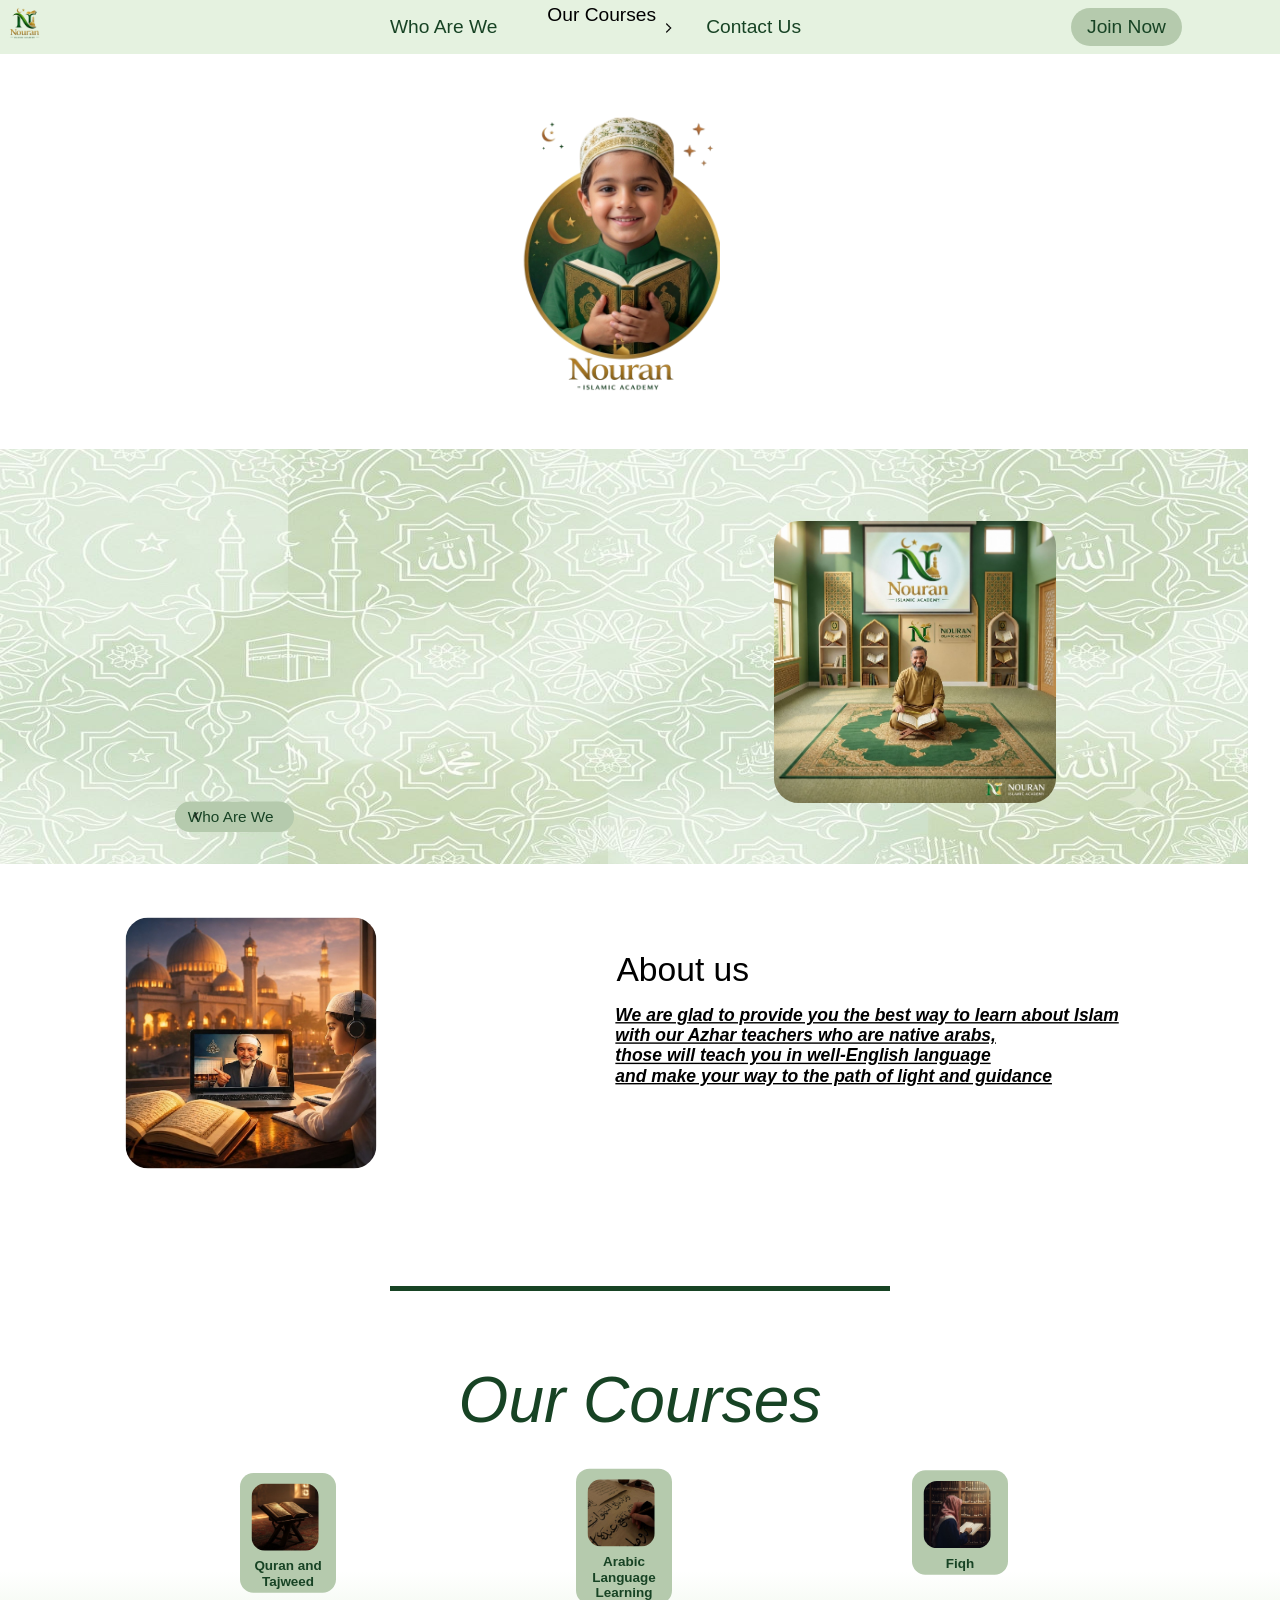
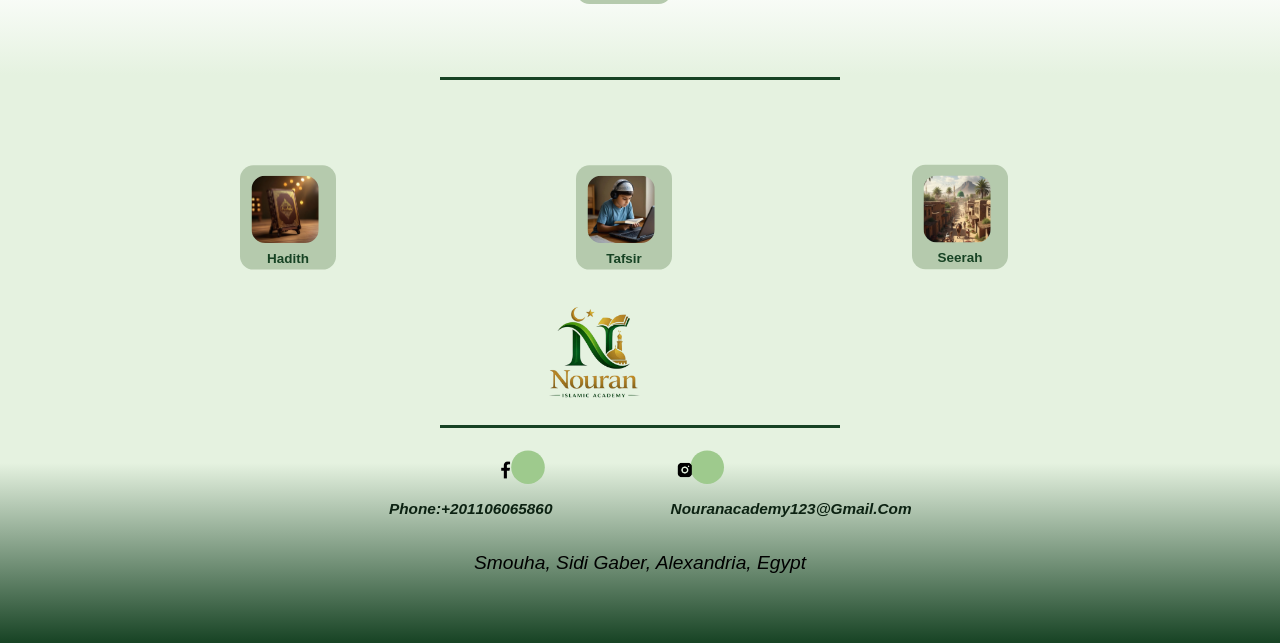
==== index.html @ 9e3c3aed "Fix button ID and update HTML structure" ====
<!DOCTYPE html>
<html lang="en">

<head>
    <meta charset="UTF-8">
    <meta name="viewport" content="width=1280, initial-scale=0.35, user-scalable=yes">
    <link rel="stylesheet" href="./Front-END/Style.css">
    <link rel="icon" type="image/png" href="./Front-END/src/logo0.png">
    <title>Home Page</title>
</head>

<body>
    <header>
        <a href="./index.html">
            <img src="./Front-END/src/logo.png" width="50" height="50" alt="Logo">
        </a>

        <nav class="navbar">
            <ul class="nav-links">
                <li><a href="./Front-END/Pages/whoarewe.html">Who Are We</a></li>
                <li class="navdropdown">
                    <p class="dropdown-title">Our Courses</p>
                    <img src="./Front-END/Assets/arrow-left-5-svgrepo-com.png" width="20" height="20" id="dropdownarrow" alt="arrow" />

                    <ul>
                        <li><a href="./Front-END/Pages/QuranandTajweed.html">Quran and Tajweed</a></li>
                        <li><a href="./Front-END/Pages/ArabicLanguage.html">Arabic Language Learning</a></li>
                        <li><a href="./Front-END/Pages/Fiqh.html">Fiqh</a></li>
                        <li><a href="./Front-END/Pages/Hadith.html">Hadith</a></li>
                        <li><a href="./Front-END/Pages/Seerah.html">Seerah</a></li>
                        <li><a href="./Front-END/Pages/Tafsir.html">Tafsir</a></li>
                    </ul>
                </li>
                <li><a href="./Front-END/Pages/contactus.html">Contact Us</a></li>
                <li>
                    <a href="https://whatsform.com/clHUL5" target="_blank" rel="noopener noreferrer">
                        <button id="joinnow">Join Now</button>
                    </a>
                </li>
            </ul>
        </nav>
    </header>

    <hr size="0" color="#ffffff">
    <br><br><br><br><br><br>
    
    <img src="./Front-END/src/img1.png" id="img1" alt="Main Header Banner" />

    <br><br><br><br>

    <section id="Sec1">
        <img src="./Front-END/src/bg1.png" id="bg1" alt="Background 1" />
        <img src="./Front-END/src/img2.png" id="img2" alt="Image 2" />
        <p>Nouran Islamic <br> Academy</p>
        <h3>
            Nouran Islamic Academy is your best way to learn about Islam
            <br> online by its special teachers who are graduates from Al-Azhar
        </h3>
        <a href="./Front-END/Pages/whoarewe.html">
            <button id="whoarewe-btn"> 
                Who Are We
                <img src="./Front-END/Assets/arrow-left-5-svgrepo-com.png" width="20" height="20" alt="arrow">
            </button>
        </a>
    </section>

    <section id="Sec2">
        <h2>About us</h2>
        <h3>
            We are glad to provide you the best way to learn about Islam
            <br> with our Azhar teachers who are native arabs,
            <br> those will teach you in well-English language
            <br> and make your way to the path of light and guidance
        </h3>
        <img src="./Front-END/src/img3.png" id="img3" alt="Image 3" />
    </section>

    <br><br><br><br>
    <hr size="7px" width="500px" color="#174324" id="sectionCutter">
    <br><br><br><br>

    <section class="coursebuttons" id="CoursesSec">
        <p>Our Courses</p>
        <button onclick="window.location.href='./Front-END/Pages/QuranandTajweed.html'" id="C1">
            <img src="./Front-END/src/img4.png" alt="Quran and Tajweed">
            <h2>Quran and Tajweed</h2>
        </button>

        <button onclick="window.location.href='./Front-END/Pages/ArabicLanguage.html'" id="C2">
            <img src="./Front-END/src/img5.png" alt="Arabic Language">
            <h2>Arabic Language Learning</h2>
        </button>

        <button onclick="window.location.href='./Front-END/Pages/Fiqh.html'" id="C3">
            <img src="./Front-END/src/img6.png" alt="Fiqh">
            <h2>Fiqh</h2>
        </button>

        <hr size="5px" width="400px" color="#174324" id="seperator">

        <button onclick="window.location.href='./Front-END/Pages/Hadith.html'" id="C4">
            <img src="./Front-END/src/img7.png" alt="Hadith">
            <h2>Hadith</h2>
        </button>

        <button onclick="window.location.href='./Front-END/Pages/Tafsir.html'" id="C5">
            <img src="./Front-END/src/img8.png" alt="Tafsir">
            <h2>Tafsir</h2>
        </button>

        <button onclick="window.location.href='./Front-END/Pages/Seerah.html'" id="C6">
            <img src="./Front-END/src/img9.png" alt="Seerah">
            <h2>Seerah</h2>
        </button>
    </section>

    <section id="pageEnd">
        <img src="./Front-END/src/logo.png" alt="Footer Logo" />
        <br><br><br><br><br>
        <hr size="5px" width="400px" color="#174324" id="seperator2">
        <br><br>
        <button onclick="window.open('https://www.facebook.com/NouranAcademy?mibextid=wwXIfr&rdid=LpoRojMI3hZF67Uo&share_url=https%3A%2F%2Fwww.facebook.com%2Fshare%2F1RnqcAWEex%2F%3Fmibextid%3DwwXIfr#', '_blank')" id="facebookbutton">
            <img src="./Front-END/Assets/facebook.png" alt="Facebook">
        </button>

        <button onclick="window.open('https://www.instagram.com/nouranacademy', '_blank')" id="instagrambutton">
            <img src="./Front-END/Assets/instagram.png" alt="Instagram">
        </button>
        <br><br><br><br><br><br>
        <a href="tel:+201106065860" id="Phone">
            <p>Phone:+201106065860</p>
        </a>
        <a href="mailto:nouranacademy123@gmail.com" id="Email">
            <p>nouranacademy123@gmail.com</p>
        </a>
        <h2>Smouha, Sidi Gaber, Alexandria, Egypt</h2>
    </section>

    <button onclick="window.open('https://wa.me/201106065860', '_blank')" class="FloatingButtons" id="whatsapp">
        <img src="./Front-END/Assets/whatsapp.png" alt="WhatsApp">
        <p>Whatsapp</p>
    </button>

    <button onclick="window.location.href='tel:+201106065860';" class="FloatingButtons" id="callus">
        <img src="./Front-END/Assets/call.png" alt="Call Us">
        <p>Call Us</p>
    </button>
</body>

</html>
---- Front-END/Style.css ----
* {
    margin: 0;
    padding: 0;
    box-sizing: border-box;
    scroll-behavior: smooth;
}

/* Centered layout canvas */
html {
    position: relative;
    width: 1280px;
    margin: 0 auto;
    background-color: #FFFFFF;
}

body {
    background-color: #FFFFFF;
    width: 1280px;
    margin: 0 auto;
}

main {
    position: relative;
    width: 1280px;
    margin: auto;
}

header {
    background-color: #E5F2E0;
    display: flex;
    position: fixed;
    justify-content: space-between;
    align-items: center;
    left: 50%;
    transform: translateX(-50%);
    max-width: 100%;
    width: 1280px;
    z-index: 1000;
}

p {
    font-family: Arial, sans-serif;
    font-size: 1.2rem;
    font-weight: 200;
}

h3 {
    font-family: Arial, sans-serif;
    font-size: 1rem;
    font-weight: 5px;
    text-decoration-line: underline;
    font-style: italic;
}

h2 {
    font-family: Arial, sans-serif;
    font-size: 1.2rem;
    font-weight: 200;
}

button {
    background-color: #b5caad;
    color: #174324;
    border: none;
    padding: 0.5rem 1rem;
    border-radius: 2rem;
    cursor: pointer;
    font-family: Arial, sans-serif;
    font-size: 1.2rem;
    font-weight: 200;
    position: relative;
    left: 35rem;
    transition: all 0.2s ease;
}

button:hover {
    background-color: #047500;
    color: #ffffff;
}

/* Classes */
.navbar ul {
    display: flex;
    align-items: center;
    list-style-type: none;
    gap: 50px;
    transform: translateX(340px);
}

#joinnow {
    position: relative;
    transform: translateX(-340px);
}

.navbar {
    position: relative;
    width: 100%;
}

.navbar a {
    text-decoration: none;
    color: #174324;
    font-family: Arial, sans-serif;
    font-size: 1.2rem;
    font-weight: 200;
}

.navbar a:hover {
    text-decoration: none;
    color: #047500;
}

.navdropdown ul {
    background-color: #E5F2E0;
    display: none;
    position: absolute;
    top: 100%;
    transform: translateX(-50px);
    max-width: 20rem;
    padding: 0.5rem;
    z-index: 1;
}

.navdropdown:hover>ul {
    display: block;
}

.navdropdown ul li {
    text-align: left;
    padding: 0.5rem;
}

#dropdownarrow {
    rotate: 180deg;
    position: relative;
    left: 7rem;
    bottom: 0.5rem;
}

.navdropdown:hover #dropdownarrow {
    rotate: -90deg;
}

#img1 {
    position: relative;
    width: 200px;
    left: 520px;
}

/* Section 1 */

#bg1 {
    position: absolute;
    width: 1280px;
    height: 415px;
    transform: translateX(-2rem);
}

#img2 {
    position: absolute;
    scale: 22.5%;
    transform: translateX(1280px) translateY(-115rem);
    border-radius: 7rem;
}

#Sec1 {
    position: relative;
    min-height: 415px;
    width: 1280px;
}

#Sec1 img {
    position: absolute;
}

#Sec1 button {
    position: absolute;
    display: flex;
    transform: translateY(21rem) translateX(-500px);
    width: 9.3rem;
    scale: 80%;
}

#Sec1 button:hover>img {
    filter: invert(100%);
}

/* Section 2 */

#hoveredArrow {
    visibility: hidden;
}

#Sec2 {
    position: relative;
    min-height: 350px;
    width: 1280px;
}

#Sec2 img {
    position: absolute;
}

#Sec2 h2 {
    position: absolute;
    font-size: 3rem;
    transform: translateX(840px) translateY(7rem);
    scale: 70%;
}

#Sec2 h3 {
    position: absolute;
    font-size: 25px;
    transform: translateX(725px) translateY(11rem);
    scale: 70%;
}

#img3 {
    position: absolute;
    scale: 20%;
    transform: translateY(-140rem) translateX(-1880px);
    border-radius: 7rem;
}

#sectionCutter {
    transform: translateX(390px);
}

/* Courses Section */

#CoursesSec {
    position: relative;
    height: 520px;
    width: 1280px;
    background-image: linear-gradient(to bottom, #ffffff 40%, #E5F2E0 60%);
}

#CoursesSec p {
    position: relative;
    font-size: 4rem;
    text-align: center;
    color: #174324;
    font-style: italic;
}

/* Courses Buttons */

.coursebuttons img {
    transition: border-radius 0.15s ease, scale 0.2s ease;
    transition: border-radius 0.15s ease-out, scale 0.2s ease-out;
}

#C1 {
    position: absolute;
    scale: 12%;
    width: 50rem;
    border-radius: 7rem;
    transform: translateX(-350rem) translateY(-210rem);
}

#C1 h2 {
    position: relative;
    font-size: 7rem;
    font-weight: 600;
    text-align: center;
    transform: translateY(-1.5rem);
}

#C1:hover>h2 {
    color: #E5F2E0;
}

#C1 img {
    position: relative;
    max-width: 35rem;
    max-height: 35rem;
    border-radius: 7rem;
    margin-top: 5rem;
    margin-bottom: 5rem;
    transform: translateX(-1.5rem);
}

#C1:hover>img {
    border-radius: 50%;
    scale: 115%;
}

#C2 {
    position: absolute;
    scale: 12%;
    width: 50rem;
    border-radius: 7rem;
    transform: translateX(-175rem) translateY(-242rem);
}

#C2 h2 {
    position: relative;
    font-size: 7rem;
    font-weight: 600;
    text-align: center;
    transform: translateY(-1.5rem);
}

#C2:hover>h2 {
    color: #E5F2E0;
}

#C2 img {
    position: relative;
    max-width: 35rem;
    max-height: 35rem;
    border-radius: 7rem;
    margin-top: 5rem;
    margin-bottom: 5rem;
    transform: translateX(-1.5rem);
}

#C2:hover>img {
    border-radius: 50%;
    scale: 115%;
}

#C3 {
    position: absolute;
    scale: 12%;
    width: 50rem;
    border-radius: 7rem;
    transform: translateX(0rem) translateY(-182rem);
}

#C3 h2 {
    position: relative;
    font-size: 7rem;
    font-weight: 600;
    text-align: center;
    transform: translateY(-1.5rem);
}

#C3:hover>h2 {
    color: #E5F2E0;
}

#C3 img {
    position: relative;
    max-width: 35rem;
    max-height: 35rem;
    border-radius: 7rem;
    margin-top: 5rem;
    margin-bottom: 5rem;
    transform: translateX(-1.5rem);
}

#C3:hover>img {
    border-radius: 50%;
    scale: 115%;
}

#seperator {
    position: relative;
    transform: translateX(440px) translateY(15rem);
}

#C4 {
    position: absolute;
    scale: 12%;
    width: 50rem;
    border-radius: 7rem;
    transform: translateX(-350rem) translateY(-30rem);
}

#C4 h2 {
    position: relative;
    font-size: 7rem;
    font-weight: 600;
    text-align: center;
    transform: translateY(-1.5rem);
}

#C4:hover>h2 {
    color: #E5F2E0;
}

#C4 img {
    position: relative;
    max-width: 35rem;
    max-height: 35rem;
    border-radius: 7rem;
    margin-top: 5rem;
    margin-bottom: 5rem;
    transform: translateX(-1.5rem);
}

#C4:hover>img {
    border-radius: 50%;
    scale: 115%;
}

#C5 {
    position: absolute;
    scale: 12%;
    width: 50rem;
    border-radius: 7rem;
    transform: translateX(-175rem) translateY(-30rem);
}

#C5 h2 {
    position: relative;
    font-size: 7rem;
    font-weight: 600;
    text-align: center;
    transform: translateY(-1.5rem);
}

#C5:hover>h2 {
    color: #E5F2E0;
}

#C5 img {
    position: relative;
    max-width: 35rem;
    max-height: 35rem;
    border-radius: 7rem;
    margin-top: 5rem;
    margin-bottom: 5rem;
    transform: translateX(-1.5rem);
}

#C5:hover>img {
    border-radius: 50%;
    scale: 115%;
}

#C6 {
    position: absolute;
    scale: 12%;
    width: 50rem;
    border-radius: 7rem;
    transform: translateX(0rem) translateY(-30rem);
}

#C6 h2 {
    position: relative;
    font-size: 7rem;
    font-weight: 600;
    text-align: center;
    transform: translateY(-1.5rem);
}

#C6:hover>h2 {
    color: #E5F2E0;
}

#C6 img {
    position: relative;
    max-width: 35rem;
    max-height: 35rem;
    border-radius: 7rem;
    margin-top: 5rem;
    margin-bottom: 5rem;
    transform: translateX(-1.5rem);
}

#C6:hover>img {
    border-radius: 50%;
    scale: 115%;
}

/* End Page */

#pageEnd {
    position: relative;
    height: 360px;
    background-image: linear-gradient(to bottom, #E5F2E0 50%, #174324 100%);
    overflow: hidden;
}

#pageEnd img {
    position: relative;
    width: 150px;
    height: 150px;
    transform: translateX(520px) translateY(0rem);
    vertical-align: bottom;
}

#pageEnd a {
    text-decoration: none;
    color: #0c2212;
    font-family: Arial, sans-serif;
    font-size: 1.2rem;
    font-weight: 500;
}

#pageEnd h2 {
    text-align: center;
    font-weight: 300;
    font-style: italic;
    transform: translateY(-9rem);
}

#pageEnd button:hover {
    background-color: #047500;
    color: #ffffff;
}

#seperator2 {
    position: relative;
    transform: translateX(440px) translateY(-5rem);
}

#facebookbutton {
    position: absolute;
    background-color: #9eca8d;
    width: 3rem;
    height: 3rem;
    border-radius: 50%;
    transform: translateX(-5rem) translateY(-9rem);
    scale: 70%;
}

#facebookbutton img {
    position: relative;
    width: 1.5rem;
    height: 1.5rem;
    transform: translateX(-2.25rem) translateY(0.25rem);
    vertical-align: bottom;
}

#facebookbutton:hover>img {
    filter: invert(100%);
}

#instagrambutton {
    position: absolute;
    background-color: #9eca8d;
    width: 3rem;
    height: 3rem;
    border-radius: 50%;
    transform: translateX(11rem) translateY(-9rem);
    scale: 70%;
}

#instagrambutton img {
    position: relative;
    width: 1.5rem;
    height: 1.5rem;
    transform: translateX(-2.25rem) translateY(0.25rem);
    vertical-align: bottom;
}

#instagrambutton:hover>img {
    filter: invert(100%);
}

#Phone p {
    position: relative;
    font-style: italic;
    font-weight: bold;
    width: 50px;
    text-transform: capitalize;
    transform: translateX(30rem) translateY(-12rem);
    scale: 80%;
}

#Email p {
    position: relative;
    font-style: italic;
    font-weight: bold;
    width: 50px;
    text-transform: capitalize;
    transform: translateX(52rem) translateY(-13.7rem);
    scale: 80%;
}

/* Floating Buttons */

.FloatingButtons {
    position: fixed;
    width: 10rem;
    height: 3rem;
    color: #ffffff;
    border: none;
    cursor: pointer;
    z-index: 1000;
    transition: transform 0.2s ease;
}

.FloatingButtons:hover {
    transform: translateY(-5px);
}

#whatsapp {
    background-color: #20BA5A;
    bottom: 2.5rem;
    left: 1680px;
    scale: 70%;
}

#whatsapp:hover {
    background-color: #1b994b;
}

#whatsapp img {
    position: relative;
    width: 2rem;
    height: 2rem;
    transform: translateX(-5rem);
    filter: invert(100%);
    vertical-align: bottom;
}

#whatsapp p {
    position: relative;
    font-size: 3;
    transform: translateY(-2rem) translateX(1rem);
}

#callus {
    background-color: rgb(0, 89, 255);
    bottom: 0rem;
    left: 1680px;
    scale: 70%;
}

#callus:hover {
    background-color: rgb(1, 74, 211);
}

#callus img {
    position: relative;
    width: 2rem;
    height: 2rem;
    transform: translateX(-5rem);
    filter: invert(100%);
    vertical-align: bottom;
}

#callus p {
    position: relative;
    font-size: 3;
    transform: translateY(-2rem) translateX(1rem);
}
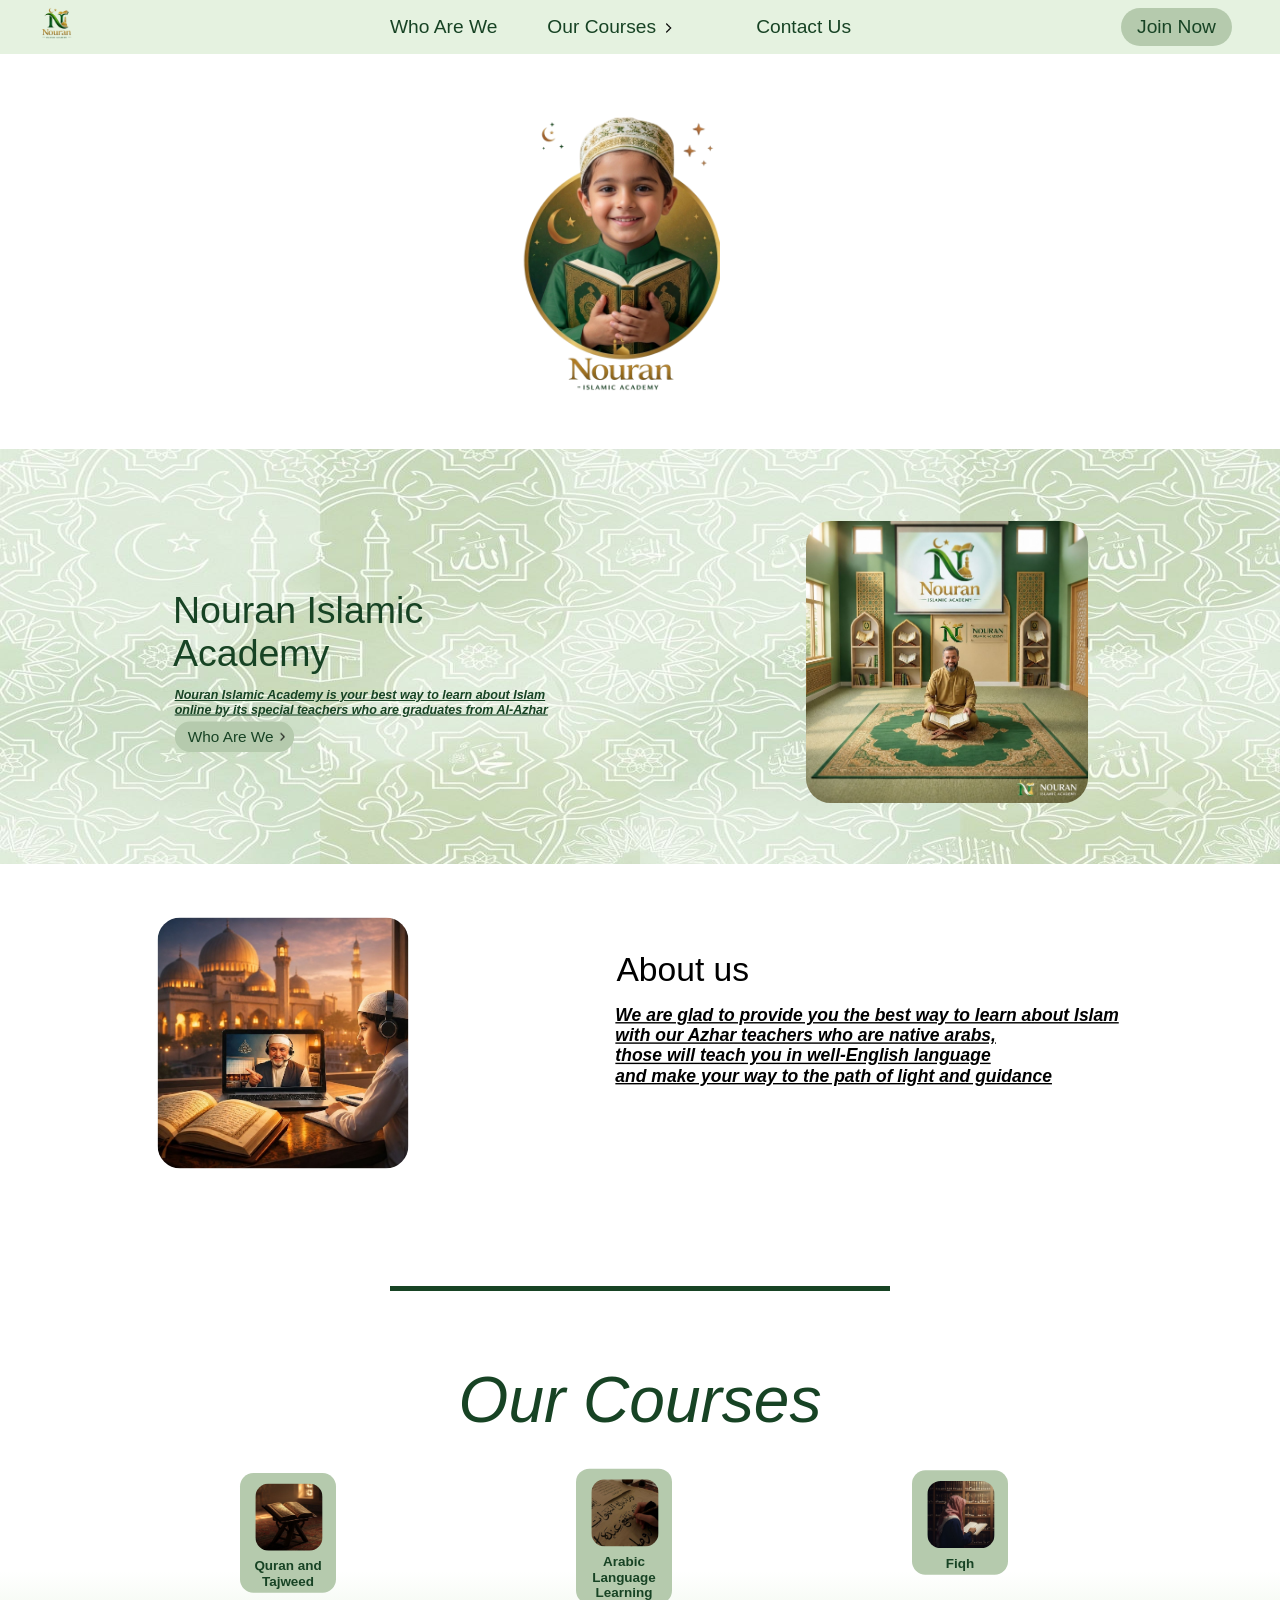
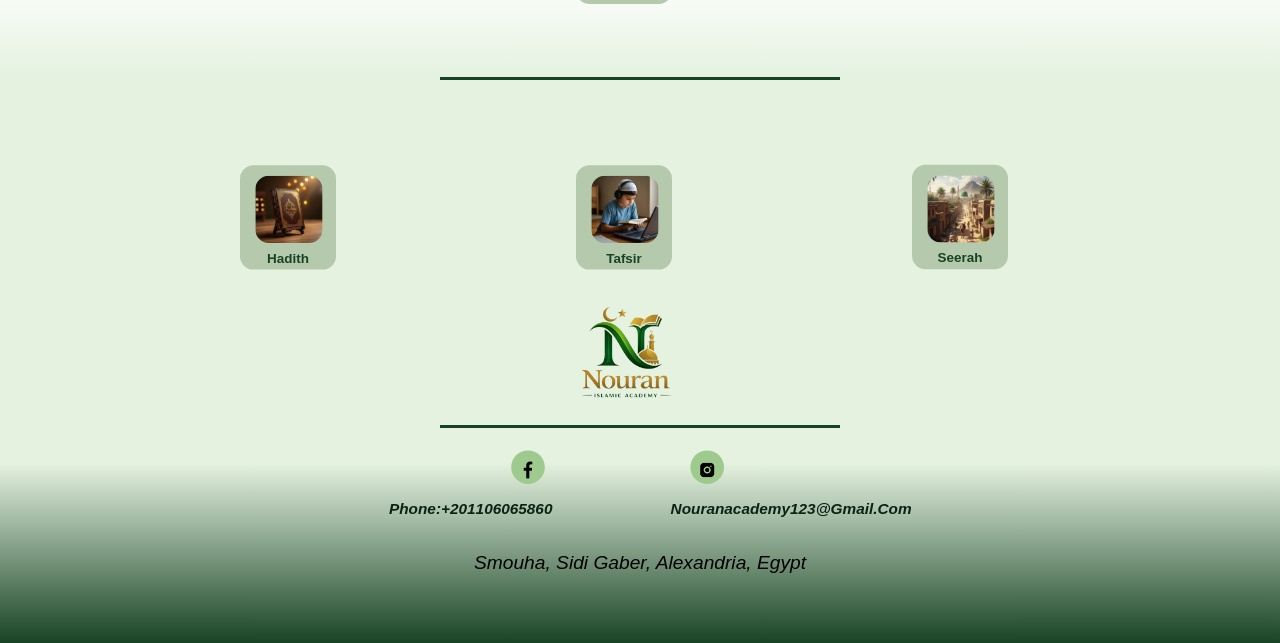
==== commit a3939ab8: "Refactor HTML structure and styling" ====
--- a/index.html
+++ b/index.html
@@ -1,5 +1,5 @@
 <!DOCTYPE html>
-<html lang="en">
+<html>
 
 <head>
     <meta charset="UTF-8">
@@ -12,15 +12,31 @@
 <body>
     <header>
         <a href="./index.html">
-            <img src="./Front-END/src/logo.png" width="50" height="50" alt="Logo">
-        </a>
+            <img src="./Front-END/src/logo.png" width="50" height="50">
+        </a>
+        <style>
+            img {
+                position: relative;
+                left: 2rem;
+            }
+        </style>
+        </img>
 
         <nav class="navbar">
             <ul class="nav-links">
                 <li><a href="./Front-END/Pages/whoarewe.html">Who Are We</a></li>
                 <li class="navdropdown">
-                    <p class="dropdown-title">Our Courses</p>
-                    <img src="./Front-END/Assets/arrow-left-5-svgrepo-com.png" width="20" height="20" id="dropdownarrow" alt="arrow" />
+                    <p class="navdropdown">Our Courses
+                        <style>
+                            .navdropdown p {
+                                color: #174324;
+                                position: relative;
+                                top: 0.75rem;
+                            }
+                        </style>
+                    </p>
+                    <img src="./Front-END/Assets/arrow-left-5-svgrepo-com.png" width="20" height="20"
+                        id="dropdownarrow" />
 
                     <ul>
                         <li><a href="./Front-END/Pages/QuranandTajweed.html">Quran and Tajweed</a></li>
@@ -31,102 +47,157 @@
                         <li><a href="./Front-END/Pages/Tafsir.html">Tafsir</a></li>
                     </ul>
                 </li>
+                <br>
                 <li><a href="./Front-END/Pages/contactus.html">Contact Us</a></li>
-                <li>
-                    <a href="https://whatsform.com/clHUL5" target="_blank" rel="noopener noreferrer">
-                        <button id="joinnow">Join Now</button>
-                    </a>
-                </li>
+                <a href="https://whatsform.com/clHUL5" target="_blank" rel="noopener noreferrer">
+                    <button id="joinnow">Join Now</button>
+                </a>
             </ul>
+
+
         </nav>
     </header>
-
     <hr size="0" color="#ffffff">
-    <br><br><br><br><br><br>
-    
-    <img src="./Front-END/src/img1.png" id="img1" alt="Main Header Banner" />
-
-    <br><br><br><br>
+    <br>
+    <br>
+    <br>
+    <br>
+    <br>
+    <br>
+    <img src="./Front-END/src/img1.png" id="img1" />
+
+    <br>
+    <br>
+    <br>
+    <br>
+
 
     <section id="Sec1">
-        <img src="./Front-END/src/bg1.png" id="bg1" alt="Background 1" />
-        <img src="./Front-END/src/img2.png" id="img2" alt="Image 2" />
-        <p>Nouran Islamic <br> Academy</p>
+        <img src="./Front-END/src/bg1.png" id="bg1" />
+        <img src="./Front-END/src/img2.png" id="img2" />
+        <p>
+            Nouran Islamic
+            <br> Academy
+            <style>
+                #Sec1 p {
+                    position: absolute;
+                    font-size: 75px;
+                    top: 6rem;
+                    left: 3rem;
+                    color: #174324;
+                    scale: 50%;
+                }
+            </style>
+        </p>
         <h3>
             Nouran Islamic Academy is your best way to learn about Islam
             <br> online by its special teachers who are graduates from Al-Azhar
+            <style>
+                #Sec1 h3 {
+                    color: #174324;
+                    position: absolute;
+                    font-size: 25px;
+                    top: 14rem;
+                    left: -0.75rem;
+                    scale: 50%;
+                }
+            </style>
         </h3>
         <a href="./Front-END/Pages/whoarewe.html">
-            <button id="whoarewe-btn"> 
-                Who Are We
-                <img src="./Front-END/Assets/arrow-left-5-svgrepo-com.png" width="20" height="20" alt="arrow">
+            <button> Who Are We
+                <img src="./Front-END/Assets/arrow-left-5-svgrepo-com.png" width="20" height="20">
+                <style>
+                    #Sec1 button img {
+                        position: absolute;
+                        left: 7.8rem;
+                        top: 0.55rem;
+                        rotate: 180deg;
+                    }
+                </style>
             </button>
         </a>
     </section>
+
 
     <section id="Sec2">
         <h2>About us</h2>
-        <h3>
-            We are glad to provide you the best way to learn about Islam
+        <h3>We are glad to provide you the best way to learn about Islam
             <br> with our Azhar teachers who are native arabs,
-            <br> those will teach you in well-English language
-            <br> and make your way to the path of light and guidance
+            <br>those will teach you in well-English language
+            <br>and make your way to the path of light and guidance
         </h3>
-        <img src="./Front-END/src/img3.png" id="img3" alt="Image 3" />
-    </section>
-
-    <br><br><br><br>
+        <img src="./Front-END/src/img3.png" id="img3" />
+    </section>
+
+    <br>
+    <br>
+    <br>
+    <br>
     <hr size="7px" width="500px" color="#174324" id="sectionCutter">
-    <br><br><br><br>
+    <br>
+    <br>
+    <br>
+    <br>
 
     <section class="coursebuttons" id="CoursesSec">
         <p>Our Courses</p>
         <button onclick="window.location.href='./Front-END/Pages/QuranandTajweed.html'" id="C1">
-            <img src="./Front-END/src/img4.png" alt="Quran and Tajweed">
+            <img src="./Front-END/src/img4.png">
             <h2>Quran and Tajweed</h2>
         </button>
 
         <button onclick="window.location.href='./Front-END/Pages/ArabicLanguage.html'" id="C2">
-            <img src="./Front-END/src/img5.png" alt="Arabic Language">
+            <img src="./Front-END/src/img5.png">
             <h2>Arabic Language Learning</h2>
         </button>
 
         <button onclick="window.location.href='./Front-END/Pages/Fiqh.html'" id="C3">
-            <img src="./Front-END/src/img6.png" alt="Fiqh">
+            <img src="./Front-END/src/img6.png">
             <h2>Fiqh</h2>
         </button>
-
         <hr size="5px" width="400px" color="#174324" id="seperator">
-
         <button onclick="window.location.href='./Front-END/Pages/Hadith.html'" id="C4">
-            <img src="./Front-END/src/img7.png" alt="Hadith">
+            <img src="./Front-END/src/img7.png">
             <h2>Hadith</h2>
         </button>
 
         <button onclick="window.location.href='./Front-END/Pages/Tafsir.html'" id="C5">
-            <img src="./Front-END/src/img8.png" alt="Tafsir">
+            <img src="./Front-END/src/img8.png">
             <h2>Tafsir</h2>
         </button>
 
+
         <button onclick="window.location.href='./Front-END/Pages/Seerah.html'" id="C6">
-            <img src="./Front-END/src/img9.png" alt="Seerah">
+            <img src="./Front-END/src/img9.png">
             <h2>Seerah</h2>
         </button>
     </section>
 
     <section id="pageEnd">
-        <img src="./Front-END/src/logo.png" alt="Footer Logo" />
-        <br><br><br><br><br>
+        <img src="./Front-END/src/logo.png" />
+        <br>
+        <br>
+        <br>
+        <br>
+        <br>
         <hr size="5px" width="400px" color="#174324" id="seperator2">
-        <br><br>
-        <button onclick="window.open('https://www.facebook.com/NouranAcademy?mibextid=wwXIfr&rdid=LpoRojMI3hZF67Uo&share_url=https%3A%2F%2Fwww.facebook.com%2Fshare%2F1RnqcAWEex%2F%3Fmibextid%3DwwXIfr#', '_blank')" id="facebookbutton">
-            <img src="./Front-END/Assets/facebook.png" alt="Facebook">
+        <br>
+        <br>
+        <button
+            onclick="window.open('https://www.facebook.com/NouranAcademy?mibextid=wwXIfr&rdid=LpoRojMI3hZF67Uo&share_url=https%3A%2F%2Fwww.facebook.com%2Fshare%2F1RnqcAWEex%2F%3Fmibextid%3DwwXIfr#', '_blank')"
+            id="facebookbutton">
+            <img src="./Front-END/Assets/facebook.png">
         </button>
 
         <button onclick="window.open('https://www.instagram.com/nouranacademy', '_blank')" id="instagrambutton">
-            <img src="./Front-END/Assets/instagram.png" alt="Instagram">
-        </button>
-        <br><br><br><br><br><br>
+            <img src="./Front-END/Assets/instagram.png">
+        </button>
+        <br>
+        <br>
+        <br>
+        <br>
+        <br>
+        <br>
         <a href="tel:+201106065860" id="Phone">
             <p>Phone:+201106065860</p>
         </a>
@@ -137,12 +208,12 @@
     </section>
 
     <button onclick="window.open('https://wa.me/201106065860', '_blank')" class="FloatingButtons" id="whatsapp">
-        <img src="./Front-END/Assets/whatsapp.png" alt="WhatsApp">
+        <img src="./Front-END/Assets/whatsapp.png">
         <p>Whatsapp</p>
     </button>
 
     <button onclick="window.location.href='tel:+201106065860';" class="FloatingButtons" id="callus">
-        <img src="./Front-END/Assets/call.png" alt="Call Us">
+        <img src="./Front-END/Assets/call.png">
         <p>Call Us</p>
     </button>
 </body>
--- a/Front-END/Style.css
+++ b/Front-END/Style.css
@@ -36,6 +36,11 @@
     max-width: 100%;
     width: 1280px;
     z-index: 1000;
+}
+
+header a img {
+    position: relative;
+    left: 2rem;
 }
 
 p {
@@ -110,6 +115,12 @@
     color: #047500;
 }
 
+.dropdown-title {
+    color: #174324;
+    position: relative;
+    top: 0.75rem;
+}
+
 .navdropdown ul {
     background-color: #E5F2E0;
     display: none;
@@ -121,7 +132,7 @@
     z-index: 1;
 }
 
-.navdropdown:hover>ul {
+.navdropdown:hover > ul {
     display: block;
 }
 
@@ -171,6 +182,24 @@
 
 #Sec1 img {
     position: absolute;
+}
+
+#Sec1 p {
+    position: absolute;
+    font-size: 75px;
+    top: 6rem;
+    left: 3rem;
+    color: #174324;
+    scale: 50%;
+}
+
+#Sec1 h3 {
+    color: #174324;
+    position: absolute;
+    font-size: 25px;
+    top: 14rem;
+    left: -0.75rem;
+    scale: 50%;
 }
 
 #Sec1 button {
@@ -181,7 +210,14 @@
     scale: 80%;
 }
 
-#Sec1 button:hover>img {
+#Sec1 button img {
+    position: absolute;
+    left: 7.8rem;
+    top: 0.55rem;
+    rotate: 180deg;
+}
+
+#Sec1 button:hover > img {
     filter: invert(100%);
 }
 
@@ -266,7 +302,7 @@
     transform: translateY(-1.5rem);
 }
 
-#C1:hover>h2 {
+#C1:hover > h2 {
     color: #E5F2E0;
 }
 
@@ -280,7 +316,7 @@
     transform: translateX(-1.5rem);
 }
 
-#C1:hover>img {
+#C1:hover > img {
     border-radius: 50%;
     scale: 115%;
 }
@@ -301,7 +337,7 @@
     transform: translateY(-1.5rem);
 }
 
-#C2:hover>h2 {
+#C2:hover > h2 {
     color: #E5F2E0;
 }
 
@@ -315,7 +351,7 @@
     transform: translateX(-1.5rem);
 }
 
-#C2:hover>img {
+#C2:hover > img {
     border-radius: 50%;
     scale: 115%;
 }
@@ -336,7 +372,7 @@
     transform: translateY(-1.5rem);
 }
 
-#C3:hover>h2 {
+#C3:hover > h2 {
     color: #E5F2E0;
 }
 
@@ -350,7 +386,7 @@
     transform: translateX(-1.5rem);
 }
 
-#C3:hover>img {
+#C3:hover > img {
     border-radius: 50%;
     scale: 115%;
 }
@@ -376,7 +412,7 @@
     transform: translateY(-1.5rem);
 }
 
-#C4:hover>h2 {
+#C4:hover > h2 {
     color: #E5F2E0;
 }
 
@@ -390,7 +426,7 @@
     transform: translateX(-1.5rem);
 }
 
-#C4:hover>img {
+#C4:hover > img {
     border-radius: 50%;
     scale: 115%;
 }
@@ -411,7 +447,7 @@
     transform: translateY(-1.5rem);
 }
 
-#C5:hover>h2 {
+#C5:hover > h2 {
     color: #E5F2E0;
 }
 
@@ -425,7 +461,7 @@
     transform: translateX(-1.5rem);
 }
 
-#C5:hover>img {
+#C5:hover > img {
     border-radius: 50%;
     scale: 115%;
 }
@@ -446,7 +482,7 @@
     transform: translateY(-1.5rem);
 }
 
-#C6:hover>h2 {
+#C6:hover > h2 {
     color: #E5F2E0;
 }
 
@@ -460,7 +496,7 @@
     transform: translateX(-1.5rem);
 }
 
-#C6:hover>img {
+#C6:hover > img {
     border-radius: 50%;
     scale: 115%;
 }
@@ -525,7 +561,7 @@
     vertical-align: bottom;
 }
 
-#facebookbutton:hover>img {
+#facebookbutton:hover > img {
     filter: invert(100%);
 }
 
@@ -547,7 +583,7 @@
     vertical-align: bottom;
 }
 
-#instagrambutton:hover>img {
+#instagrambutton:hover > img {
     filter: invert(100%);
 }
 
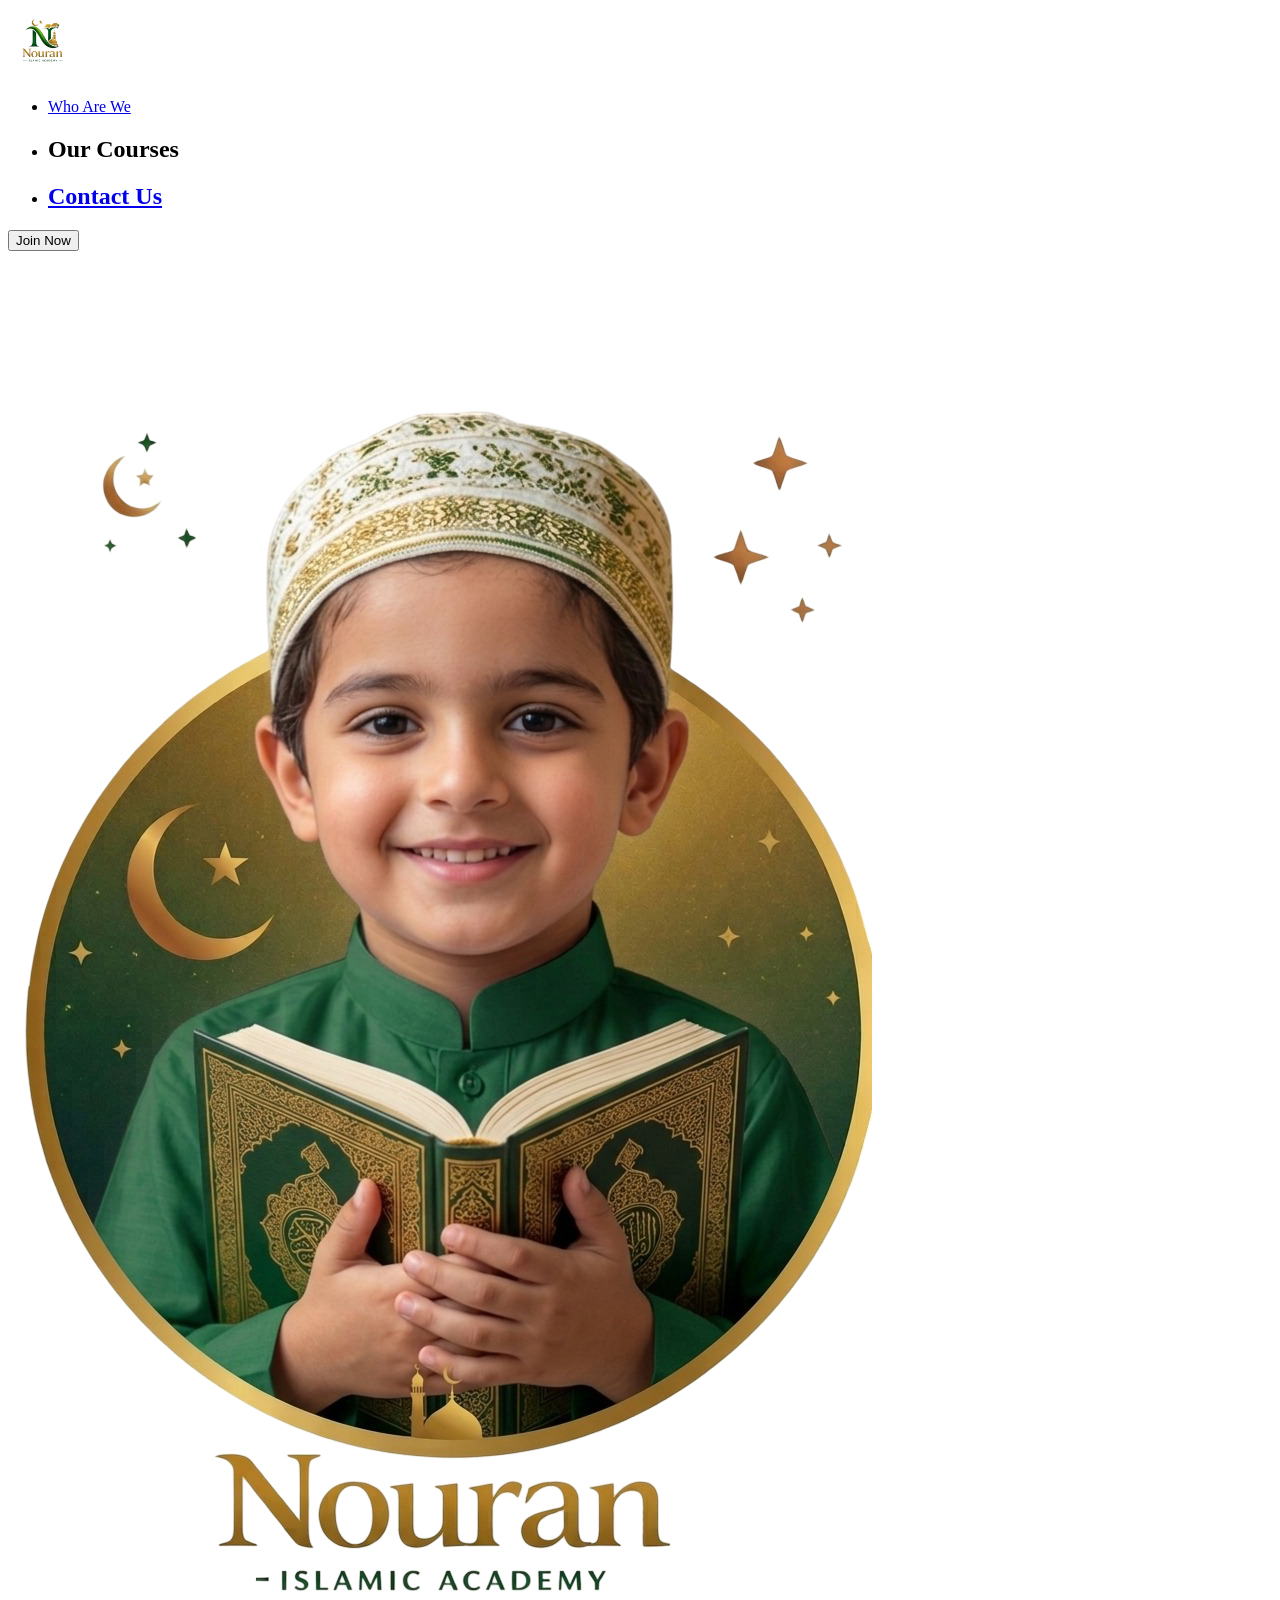
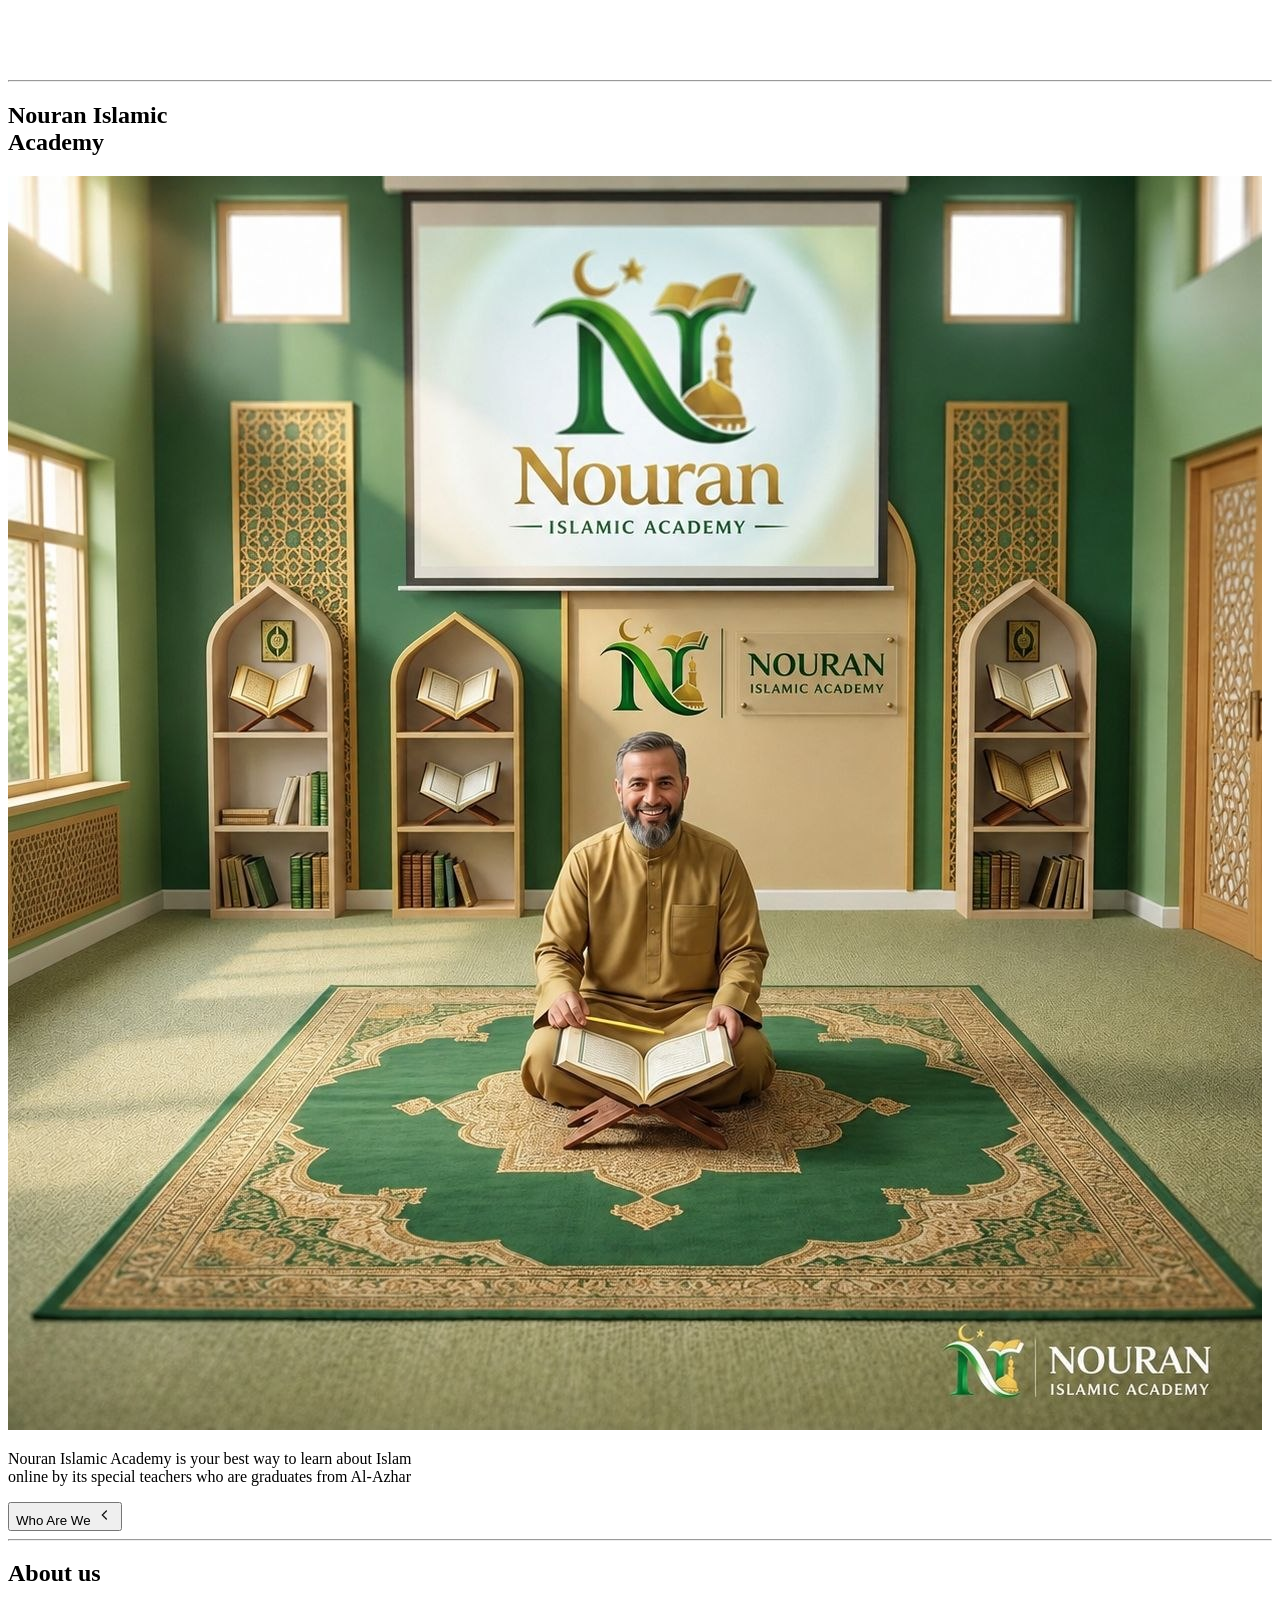
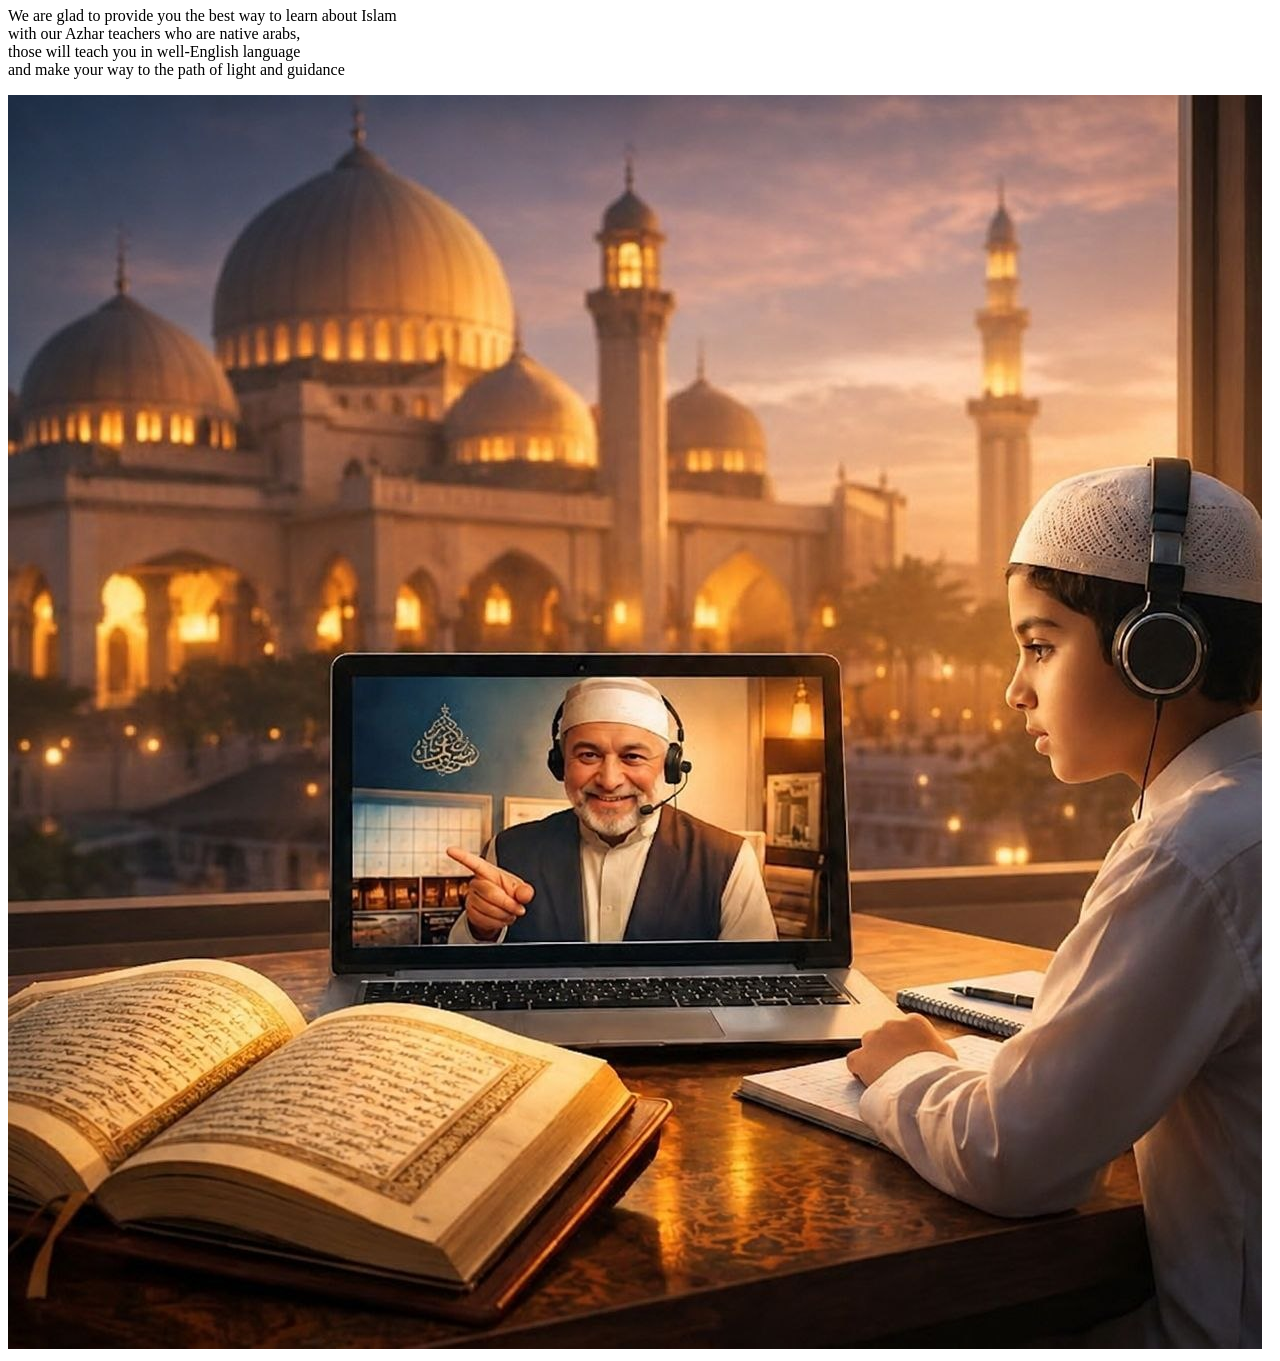
==== commit ad0ca78a: "Update index.html" ====
--- a/index.html
+++ b/index.html
@@ -3,59 +3,55 @@
 
 <head>
     <meta charset="UTF-8">
-    <meta name="viewport" content="width=1280, initial-scale=0.35, user-scalable=yes">
-    <link rel="stylesheet" href="./Front-END/Style.css">
+    <meta name="viewport" content="width=device-width, initial-scale=1.0, user-scalable=yes">
+    <link rel="stylesheet" href="./Front-END/Stylecopy.css">
     <link rel="icon" type="image/png" href="./Front-END/src/logo0.png">
     <title>Home Page</title>
 </head>
 
 <body>
     <header>
-        <a href="./index.html">
-            <img src="./Front-END/src/logo.png" width="50" height="50">
-        </a>
-        <style>
-            img {
-                position: relative;
-                left: 2rem;
-            }
-        </style>
-        </img>
-
-        <nav class="navbar">
-            <ul class="nav-links">
+        <div>
+            <a href="./index.html">
+                <img src="./Front-END/src/logo.png" height="70" />
+            </a>
+            <ul>
                 <li><a href="./Front-END/Pages/whoarewe.html">Who Are We</a></li>
                 <li class="navdropdown">
-                    <p class="navdropdown">Our Courses
-                        <style>
-                            .navdropdown p {
-                                color: #174324;
-                                position: relative;
-                                top: 0.75rem;
-                            }
-                        </style>
-                    </p>
-                    <img src="./Front-END/Assets/arrow-left-5-svgrepo-com.png" width="20" height="20"
-                        id="dropdownarrow" />
+                    <h2>
+                        Our Courses
+                    </h2>
+                    <!-- <img src="./Front-END/Assets/arrow-left-5-svgrepo-com.png" width="20" height="20"
+                            id="dropdownarrow" /> -->
+                    <!-- <ul>
+                            <li><a href="./Front-END/Pages/QuranandTajweed.html">
+                                    <h2>Quran and Tajweed</h2>
+                                </a></li>
+                            <li><a href="./Front-END/Pages/ArabicLanguage.html">
+                                    <h2>Arabic Language Learning</h2>
+                                </a></li>
+                            <li><a href="./Front-END/Pages/Fiqh.html">
+                                    <h2>Fiqh</h2>
+                                </a></li>
+                            <li><a href="./Front-END/Pages/Hadith.html">
+                                    <h2>Hadith</h2>
+                                </a></li>
+                            <li><a href="./Front-END/Pages/Seerah.html">
+                                    <h2>Seerah</h2>
+                                </a></li>
+                            <li><a href="./Front-END/Pages/Tafsir.html">
+                                    <h2>Tafsir</h2>
+                                </a></li>
+                        </ul> -->
+                </li>
 
-                    <ul>
-                        <li><a href="./Front-END/Pages/QuranandTajweed.html">Quran and Tajweed</a></li>
-                        <li><a href="./Front-END/Pages/ArabicLanguage.html">Arabic Language Learning</a></li>
-                        <li><a href="./Front-END/Pages/Fiqh.html">Fiqh</a></li>
-                        <li><a href="./Front-END/Pages/Hadith.html">Hadith</a></li>
-                        <li><a href="./Front-END/Pages/Seerah.html">Seerah</a></li>
-                        <li><a href="./Front-END/Pages/Tafsir.html">Tafsir</a></li>
-                    </ul>
+                <li><a href="./Front-END/Pages/contactus.html">
+                        <h2>Contact Us</h2>
+                    </a>
                 </li>
-                <br>
-                <li><a href="./Front-END/Pages/contactus.html">Contact Us</a></li>
-                <a href="https://whatsform.com/clHUL5" target="_blank" rel="noopener noreferrer">
-                    <button id="joinnow">Join Now</button>
-                </a>
             </ul>
-
-
-        </nav>
+            <button onclick="window.open('https://whatsform.com/clHUL5' , '_blank')">Join Now</button>
+        </div>
     </header>
     <hr size="0" color="#ffffff">
     <br>
@@ -64,71 +60,47 @@
     <br>
     <br>
     <br>
-    <img src="./Front-END/src/img1.png" id="img1" />
-
+    <div><img src="./Front-END/src/img1.png" class="head-Img" /></div>
     <br>
     <br>
     <br>
     <br>
-
+    <hr>
 
     <section id="Sec1">
-        <img src="./Front-END/src/bg1.png" id="bg1" />
-        <img src="./Front-END/src/img2.png" id="img2" />
-        <p>
+
+        <h1>
             Nouran Islamic
             <br> Academy
-            <style>
-                #Sec1 p {
-                    position: absolute;
-                    font-size: 75px;
-                    top: 6rem;
-                    left: 3rem;
-                    color: #174324;
-                    scale: 50%;
-                }
-            </style>
-        </p>
-        <h3>
+        </h1>
+
+        <img src="./Front-END/src/img2.png" class="head-Img" />
+
+        <p>
             Nouran Islamic Academy is your best way to learn about Islam
             <br> online by its special teachers who are graduates from Al-Azhar
-            <style>
-                #Sec1 h3 {
-                    color: #174324;
-                    position: absolute;
-                    font-size: 25px;
-                    top: 14rem;
-                    left: -0.75rem;
-                    scale: 50%;
-                }
-            </style>
-        </h3>
-        <a href="./Front-END/Pages/whoarewe.html">
-            <button> Who Are We
-                <img src="./Front-END/Assets/arrow-left-5-svgrepo-com.png" width="20" height="20">
-                <style>
-                    #Sec1 button img {
-                        position: absolute;
-                        left: 7.8rem;
-                        top: 0.55rem;
-                        rotate: 180deg;
-                    }
-                </style>
-            </button>
-        </a>
+        </p>
+
+        <button onclick="window.location.href='./Front-END/Pages/whoarewe.html'">Who Are We <img
+                src="./Front-END/Assets/arrow-left-5-svgrepo-com.png" width="20px" height="20px"></button>
+
     </section>
-
+    <hr>
 
     <section id="Sec2">
-        <h2>About us</h2>
-        <h3>We are glad to provide you the best way to learn about Islam
+
+        <h1>About us</h1>
+
+        <p>We are glad to provide you the best way to learn about Islam
             <br> with our Azhar teachers who are native arabs,
             <br>those will teach you in well-English language
             <br>and make your way to the path of light and guidance
-        </h3>
-        <img src="./Front-END/src/img3.png" id="img3" />
+        </p>
+
+        <img src="./Front-END/src/img3.png" class="head-Img" />
+
     </section>
-
+    <!-- 
     <br>
     <br>
     <br>
@@ -137,9 +109,9 @@
     <br>
     <br>
     <br>
-    <br>
+    <br> -->
 
-    <section class="coursebuttons" id="CoursesSec">
+    <!-- <section class="coursebuttons" id="CoursesSec">
         <p>Our Courses</p>
         <button onclick="window.location.href='./Front-END/Pages/QuranandTajweed.html'" id="C1">
             <img src="./Front-END/src/img4.png">
@@ -171,8 +143,8 @@
             <img src="./Front-END/src/img9.png">
             <h2>Seerah</h2>
         </button>
-    </section>
-
+    </section> -->
+    <!-- 
     <section id="pageEnd">
         <img src="./Front-END/src/logo.png" />
         <br>
@@ -205,9 +177,9 @@
             <p>nouranacademy123@gmail.com</p>
         </a>
         <h2>Smouha, Sidi Gaber, Alexandria, Egypt</h2>
-    </section>
+    </section> -->
 
-    <button onclick="window.open('https://wa.me/201106065860', '_blank')" class="FloatingButtons" id="whatsapp">
+    <!-- <button onclick="window.open('https://wa.me/201106065860', '_blank')" class="FloatingButtons" id="whatsapp">
         <img src="./Front-END/Assets/whatsapp.png">
         <p>Whatsapp</p>
     </button>
@@ -215,7 +187,7 @@
     <button onclick="window.location.href='tel:+201106065860';" class="FloatingButtons" id="callus">
         <img src="./Front-END/Assets/call.png">
         <p>Call Us</p>
-    </button>
+    </button> -->
 </body>
 
 </html>
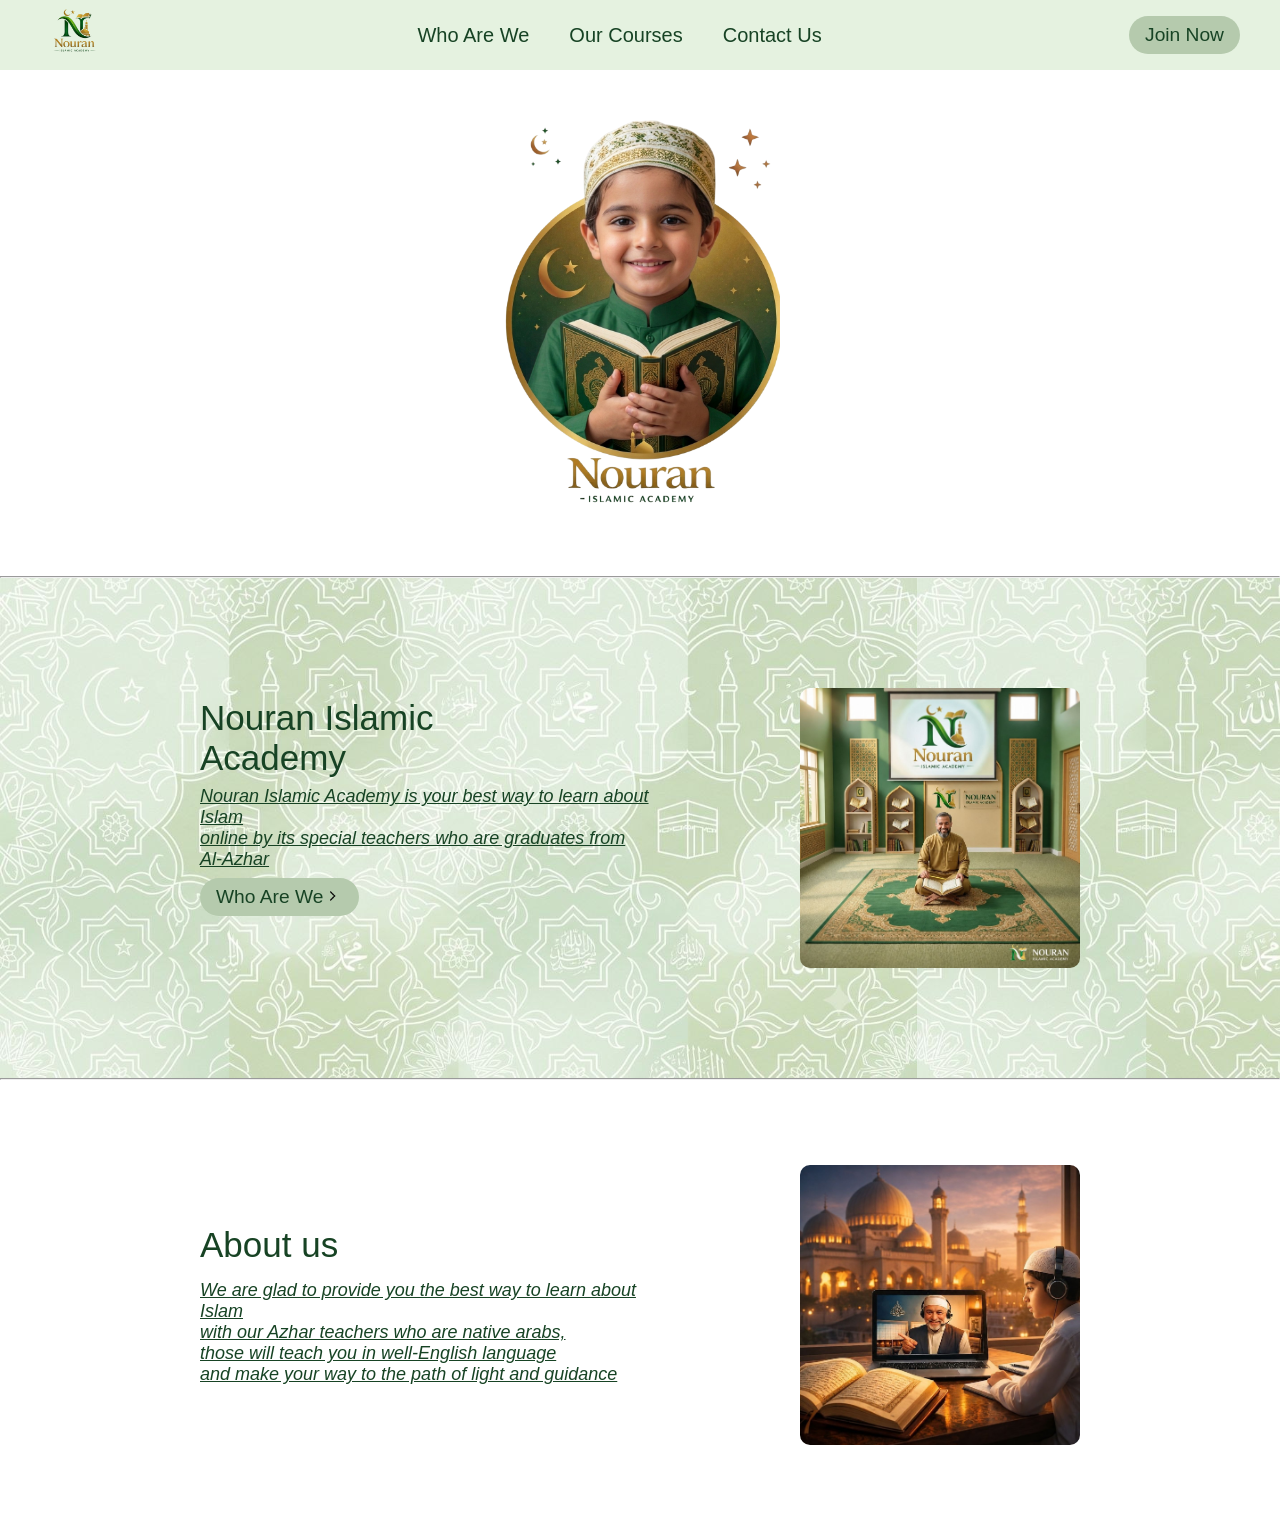
==== commit 620cd2cf: "Update stylesheet link in index.html" ====
--- a/index.html
+++ b/index.html
@@ -4,7 +4,7 @@
 <head>
     <meta charset="UTF-8">
     <meta name="viewport" content="width=device-width, initial-scale=1.0, user-scalable=yes">
-    <link rel="stylesheet" href="./Front-END/Stylecopy.css">
+    <link rel="stylesheet" href="./Front-END/Style.css">
     <link rel="icon" type="image/png" href="./Front-END/src/logo0.png">
     <title>Home Page</title>
 </head>
--- a/Front-END/Style.css
+++ b/Front-END/Style.css
@@ -0,0 +1,652 @@
+* {
+    margin: 0;
+    padding: 0;
+    box-sizing: border-box;
+    scroll-behavior: smooth;
+}
+
+/* Applied to all elements */
+
+/* Containers */
+
+html {
+    position: relative;
+    min-width: 1280px;
+}
+
+body {
+    background-color: #FFFFFF;
+    width: 100%;
+}
+
+header {
+    background-color: #E5F2E0;
+    position: fixed;
+    width: 100%;
+    min-width: 1280px;
+    z-index: 100;
+    height: 70px;
+}
+
+header div {
+    display: flex;
+    width: 100%;
+    min-width: 1280px;
+    height: 100%;
+    max-width: 1920px;
+    justify-content: space-between;
+    align-items: center;
+    margin: 0 auto;
+    padding: 0px 40px;
+    box-sizing: border-box;
+}
+
+header div ul {
+    display: flex;
+    align-items: center;
+    list-style-type: none;
+    gap: 40px;
+}
+
+section {
+    position: relative;
+    width: 100%;
+    min-width: 1280px;
+    justify-content: center;
+    padding: 0px 200px;
+}
+
+div {
+    display: flex;
+    justify-content: center;
+    align-items: center;
+}
+
+/* Fonts */
+
+h1 {
+    position: relative;
+    font-family: Arial, sans-serif;
+    font-size: 35px;
+    font-weight: 200;
+    color: #174324;
+
+}
+
+p {
+    position: relative;
+    font-family: Arial, sans-serif;
+    font-size: 18px;
+    font-weight: 500;
+    text-decoration-line: underline;
+    font-style: italic;
+    color: #174324;
+}
+
+h2 {
+    font-family: Arial, sans-serif;
+    font-size: 20px;
+    font-weight: 200;
+    color: #174324;
+}
+
+/* Media */
+
+.head-Img {
+    position: relative;
+    width: 280px;
+    border-radius: 10px;
+}
+
+/* Interactables */
+
+button {
+    background-color: #b5caad;
+    color: #174324;
+    border: none;
+    padding: 0.5rem 1rem;
+    border-radius: 2rem;
+    cursor: pointer;
+    z-index: 1;
+    position: relative;
+    display: flex;
+
+    /* Text Font */
+    font-family: Arial, sans-serif;
+    font-size: 1.2rem;
+    font-weight: 200;
+    position: relative;
+    transition: all 0.2s ease;
+}
+
+button:hover {
+    background-color: #047500;
+    color: #ffffff;
+}
+
+a {
+    text-decoration: none;
+    color: #174324;
+    font-family: Arial, sans-serif;
+    font-size: 20px;
+    font-weight: 200;
+}
+
+a:hover {
+    text-decoration: none;
+    color: #047500;
+}
+
+/* Classes */
+.navbar {
+    position: relative;
+    width: 100%;
+}
+
+/* Section 1 */
+
+#Sec1 {
+    background-image: url(./src/bg1.png);
+    background-size: contain;
+    position: relative;
+    min-height: 500px;
+    display: grid;
+    grid-template-columns: auto 280px;
+    grid-template-rows: 200px 100px 200px;
+    align-items: center;
+    justify-items: center;
+    column-gap: 150px;
+}
+
+#Sec1 img {
+    grid-column: 2;
+    grid-row: 1 / span 3;
+}
+
+#Sec1 h1 {
+    grid-column: 1;
+    grid-row: 1;
+    align-self: self-end;
+    justify-self: start;
+}
+
+#Sec1 p {
+    grid-column: 1;
+    grid-row: 2;
+}
+
+#Sec1 button {
+    grid-column: 1;
+    grid-row: 3;
+    justify-self: start;
+    align-self: self-start;
+}
+
+#Sec1 button img {
+    rotate: 180deg;
+}
+
+#Sec1 button:hover>img {
+    filter: invert(100%);
+}
+
+/* Section 2 */
+
+#hoveredArrow {
+    visibility: hidden;
+}
+
+#Sec2 {
+    position: relative;
+    min-height: 450px;
+    display: grid;
+    grid-template-columns: auto 280px;
+    column-gap: 150px;
+    /* grid-template-rows: 1fr 1fr; */
+    align-items: center;
+    justify-items: center;
+}
+
+#Sec2 img {
+    grid-column: 2;
+    grid-row: 1 / span 2;
+}
+
+#Sec2 h1 {
+    grid-column: 1;
+    grid-row: 1;
+    align-self: self-end;
+    justify-self: start;
+}
+
+#Sec2 p {
+    grid-column: 1;
+    grid-row: 2;
+    align-self: self-start;
+    padding-top: 15px;
+}
+
+#sectionCutter {
+    transform: translateX(390px);
+
+}
+
+/* Courses Section */
+
+#CoursesSec {
+    position: relative;
+    height: 520px;
+    background-image: linear-gradient(to bottom, #ffffff 40%, #E5F2E0 60%);
+}
+
+#CoursesSec p {
+    position: relative;
+    font-size: 4rem;
+    text-align: center;
+    color: #174324;
+    font-style: italic;
+}
+
+
+/* Courses Buttons */
+
+.coursebuttons img {
+    transition: border-radius 0.15s ease, scale 0.2s ease;
+    transition: border-radius 0.15s ease-out, scale 0.2s ease-out;
+}
+
+#C1 {
+    position: absolute;
+    scale: 12%;
+    width: 50rem;
+    border-radius: 7rem;
+    transform: translateX(-350rem) translateY(-210rem);
+}
+
+#C1 h2 {
+    position: relative;
+    font-size: 7rem;
+    font-weight: 600;
+    text-align: center;
+    transform: translateY(-1.5rem);
+}
+
+#C1:hover>h2 {
+    color: #E5F2E0;
+}
+
+#C1 img {
+    position: relative;
+    max-width: 35rem;
+    max-height: 35rem;
+    border-radius: 7rem;
+    margin-top: 5rem;
+    margin-bottom: 5rem;
+    transform: translateX(-1.5rem);
+
+}
+
+#C1:hover>img {
+    border-radius: 50%;
+    scale: 115%;
+
+}
+
+#C2 {
+    position: absolute;
+    scale: 12%;
+    width: 50rem;
+    border-radius: 7rem;
+    transform: translateX(-175rem) translateY(-242rem);
+}
+
+#C2 h2 {
+    position: relative;
+    font-size: 7rem;
+    font-weight: 600;
+    text-align: center;
+    transform: translateY(-1.5rem);
+}
+
+#C2:hover>h2 {
+    color: #E5F2E0;
+}
+
+#C2 img {
+    position: relative;
+    max-width: 35rem;
+    max-height: 35rem;
+    border-radius: 7rem;
+    margin-top: 5rem;
+    margin-bottom: 5rem;
+    transform: translateX(-1.5rem);
+}
+
+#C2:hover>img {
+    border-radius: 50%;
+    scale: 115%;
+}
+
+#C3 {
+    position: absolute;
+    scale: 12%;
+    width: 50rem;
+    border-radius: 7rem;
+    transform: translateX(0rem) translateY(-182rem);
+}
+
+#C3 h2 {
+    position: relative;
+    font-size: 7rem;
+    font-weight: 600;
+    text-align: center;
+    transform: translateY(-1.5rem);
+}
+
+#C3:hover>h2 {
+    color: #E5F2E0;
+}
+
+#C3 img {
+    position: relative;
+    max-width: 35rem;
+    max-height: 35rem;
+    border-radius: 7rem;
+    margin-top: 5rem;
+    margin-bottom: 5rem;
+    transform: translateX(-1.5rem);
+}
+
+#C3:hover>img {
+    border-radius: 50%;
+    scale: 115%;
+}
+
+#seperator {
+    position: relative;
+    transform: translateX(440px) translateY(15rem);
+}
+
+#C4 {
+    position: absolute;
+    scale: 12%;
+    width: 50rem;
+    border-radius: 7rem;
+    transform: translateX(-350rem) translateY(-30rem);
+}
+
+#C4 h2 {
+    position: relative;
+    font-size: 7rem;
+    font-weight: 600;
+    text-align: center;
+    transform: translateY(-1.5rem);
+}
+
+#C4:hover>h2 {
+    color: #E5F2E0;
+}
+
+#C4 img {
+    position: relative;
+    max-width: 35rem;
+    max-height: 35rem;
+    border-radius: 7rem;
+    margin-top: 5rem;
+    margin-bottom: 5rem;
+    transform: translateX(-1.5rem);
+}
+
+#C4:hover>img {
+    border-radius: 50%;
+    scale: 115%;
+}
+
+#C5 {
+    position: absolute;
+    scale: 12%;
+    width: 50rem;
+    border-radius: 7rem;
+    transform: translateX(-175rem) translateY(-30rem);
+}
+
+#C5 h2 {
+    position: relative;
+    font-size: 7rem;
+    font-weight: 600;
+    text-align: center;
+    transform: translateY(-1.5rem);
+}
+
+#C5:hover>h2 {
+    color: #E5F2E0;
+}
+
+#C5 img {
+    position: relative;
+    max-width: 35rem;
+    max-height: 35rem;
+    border-radius: 7rem;
+    margin-top: 5rem;
+    margin-bottom: 5rem;
+    transform: translateX(-1.5rem);
+}
+
+#C5:hover>img {
+    border-radius: 50%;
+    scale: 115%;
+}
+
+#C6 {
+    position: absolute;
+    scale: 12%;
+    width: 50rem;
+    border-radius: 7rem;
+    transform: translateX(0rem) translateY(-30rem);
+}
+
+#C6 h2 {
+    position: relative;
+    font-size: 7rem;
+    font-weight: 600;
+    text-align: center;
+    transform: translateY(-1.5rem);
+}
+
+#C6:hover>h2 {
+    color: #E5F2E0;
+}
+
+#C6 img {
+    position: relative;
+    max-width: 35rem;
+    max-height: 35rem;
+    border-radius: 7rem;
+    margin-top: 5rem;
+    margin-bottom: 5rem;
+    transform: translateX(-1.5rem);
+}
+
+#C6:hover>img {
+    border-radius: 50%;
+    scale: 115%;
+}
+
+/* End Page */
+
+#pageEnd {
+    position: relative;
+    height: 360px;
+    background-image: linear-gradient(to bottom, #E5F2E0 50%, #174324 100%);
+}
+
+#pageEnd img {
+    position: relative;
+    width: 150px;
+    height: 150px;
+    transform: translateX(520px) translateY(0rem);
+}
+
+#pageEnd a {
+    text-decoration: none;
+    color: #0c2212;
+    font-family: Arial, sans-serif;
+    font-size: 1.2rem;
+    font-weight: 500;
+}
+
+#pageEnd h2 {
+    text-align: center;
+    font-weight: 300;
+    font-style: italic;
+    transform: translateY(-9rem);
+}
+
+#pageEnd button:hover {
+    background-color: #047500;
+    color: #ffffff;
+}
+
+#seperator2 {
+    position: relative;
+    transform: translateX(440px) translateY(-5rem);
+}
+
+#facebookbutton {
+    position: absolute;
+    background-color: #9eca8d;
+    width: 3rem;
+    height: 3rem;
+    border-radius: 50%;
+    transform: translateX(-5rem) translateY(-9rem);
+    scale: 70%;
+}
+
+#facebookbutton img {
+    position: relative;
+    width: 1.5rem;
+    height: 1.5rem;
+    transform: translateX(-2.25rem) translateY(0.25rem);
+}
+
+#facebookbutton:hover>img {
+    filter: invert(100%);
+}
+
+#instagrambutton {
+    position: absolute;
+    background-color: #9eca8d;
+    width: 3rem;
+    height: 3rem;
+    border-radius: 50%;
+    transform: translateX(11rem) translateY(-9rem);
+    scale: 70%;
+}
+
+#instagrambutton img {
+    position: relative;
+    width: 1.5rem;
+    height: 1.5rem;
+    transform: translateX(-2.25rem) translateY(0.25rem);
+}
+
+#instagrambutton:hover>img {
+    filter: invert(100%);
+}
+
+#Phone p {
+    position: relative;
+    font-style: italic;
+    font-weight: bold;
+    width: 50px;
+    text-transform: capitalize;
+    transform: translateX(30rem) translateY(-12rem);
+    scale: 80%;
+}
+
+#Email p {
+    position: relative;
+    font-style: italic;
+    font-weight: bold;
+    width: 50px;
+    text-transform: capitalize;
+    transform: translateX(52rem) translateY(-13.7rem);
+    scale: 80%;
+}
+
+/* Floating Buttons */
+
+.FloatingButtons {
+    /* Fixes the button relative to the viewport */
+    position: fixed;
+
+
+    /* Size and shape */
+    width: 10rem;
+    height: 3rem;
+
+    /* Styling & Alignment */
+
+    color: #ffffff;
+    border: none;
+    cursor: pointer;
+
+    /* Keep on top of other content */
+    z-index: 1000;
+
+    transition: transform 0.2s ease;
+}
+
+.FloatingButtons:hover {
+    transform: translateY(-5px);
+}
+
+#whatsapp {
+    background-color: #20BA5A;
+    bottom: 2.5rem;
+    left: 1120px;
+    scale: 70%;
+}
+
+#whatsapp:hover {
+    background-color: #1b994b;
+}
+
+#whatsapp img {
+    position: relative;
+    width: 2rem;
+    height: 2rem;
+    transform: translateX(-5rem);
+    filter: invert(100%);
+}
+
+#whatsapp p {
+    position: relative;
+    font-size: 3;
+    transform: translateY(-2rem) translateX(1rem);
+}
+
+#callus {
+    background-color: rgb(0, 89, 255);
+    bottom: 0rem;
+    left: 1120px;
+    scale: 70%;
+}
+
+#callus:hover {
+    background-color: rgb(1, 74, 211);
+}
+
+#callus img {
+    position: relative;
+    width: 2rem;
+    height: 2rem;
+    transform: translateX(-5rem);
+    filter: invert(100%);
+}
+
+#callus p {
+    position: relative;
+    font-size: 3;
+    transform: translateY(-2rem) translateX(1rem);
+}
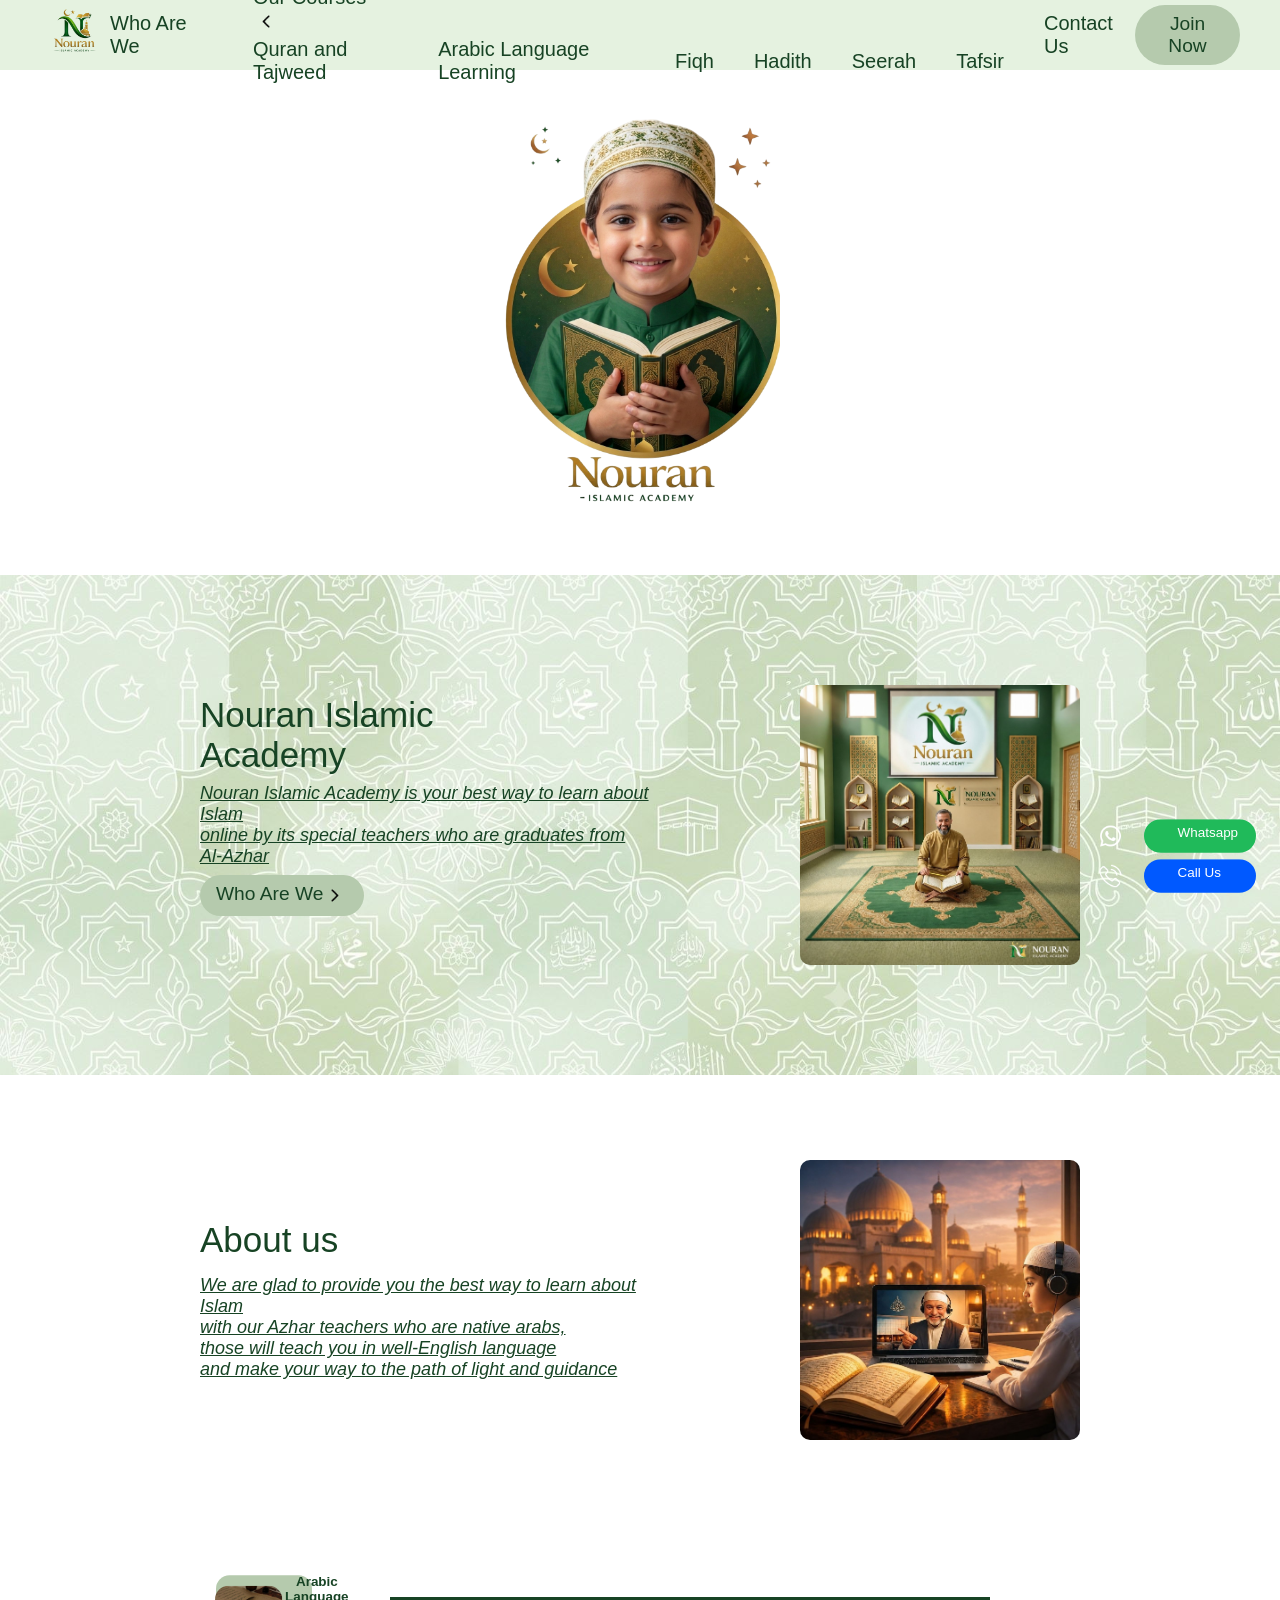
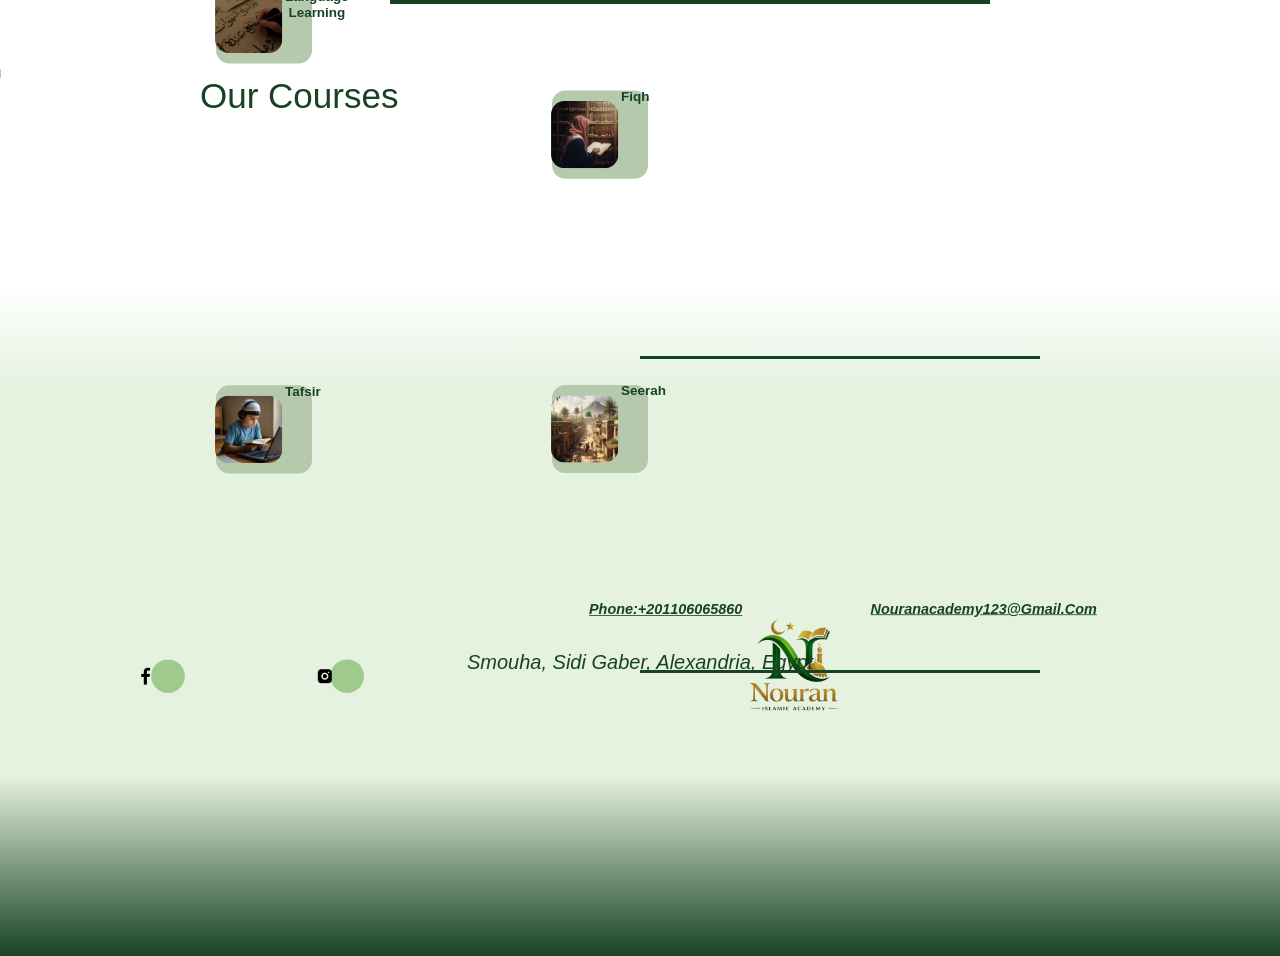
==== commit 30627f69: "Update index.html" ====
--- a/index.html
+++ b/index.html
@@ -21,39 +21,37 @@
                     <h2>
                         Our Courses
                     </h2>
-                    <!-- <img src="./Front-END/Assets/arrow-left-5-svgrepo-com.png" width="20" height="20"
-                            id="dropdownarrow" /> -->
-                    <!-- <ul>
-                            <li><a href="./Front-END/Pages/QuranandTajweed.html">
-                                    <h2>Quran and Tajweed</h2>
-                                </a></li>
-                            <li><a href="./Front-END/Pages/ArabicLanguage.html">
-                                    <h2>Arabic Language Learning</h2>
-                                </a></li>
-                            <li><a href="./Front-END/Pages/Fiqh.html">
-                                    <h2>Fiqh</h2>
-                                </a></li>
-                            <li><a href="./Front-END/Pages/Hadith.html">
-                                    <h2>Hadith</h2>
-                                </a></li>
-                            <li><a href="./Front-END/Pages/Seerah.html">
-                                    <h2>Seerah</h2>
-                                </a></li>
-                            <li><a href="./Front-END/Pages/Tafsir.html">
-                                    <h2>Tafsir</h2>
-                                </a></li>
-                        </ul> -->
+                    <img src="./Front-END/Assets/arrow-left-5-svgrepo-com.png" width="25" height="25" />
+                    <ul>
+                        <li><a href="./Front-END/Pages/QuranandTajweed.html">
+                                <h2>Quran and Tajweed</h2>
+                            </a></li>
+                        <li><a href="./Front-END/Pages/ArabicLanguage.html">
+                                <h2>Arabic Language Learning</h2>
+                            </a></li>
+                        <li><a href="./Front-END/Pages/Fiqh.html">
+                                <h2>Fiqh</h2>
+                            </a></li>
+                        <li><a href="./Front-END/Pages/Hadith.html">
+                                <h2>Hadith</h2>
+                            </a></li>
+                        <li><a href="./Front-END/Pages/Seerah.html">
+                                <h2>Seerah</h2>
+                            </a></li>
+                        <li><a href="./Front-END/Pages/Tafsir.html">
+                                <h2>Tafsir</h2>
+                            </a></li>
+                    </ul>
                 </li>
 
                 <li><a href="./Front-END/Pages/contactus.html">
-                        <h2>Contact Us</h2>
+                        Contact Us
                     </a>
                 </li>
             </ul>
             <button onclick="window.open('https://whatsform.com/clHUL5' , '_blank')">Join Now</button>
         </div>
     </header>
-    <hr size="0" color="#ffffff">
     <br>
     <br>
     <br>
@@ -65,7 +63,7 @@
     <br>
     <br>
     <br>
-    <hr>
+
 
     <section id="Sec1">
 
@@ -82,10 +80,10 @@
         </p>
 
         <button onclick="window.location.href='./Front-END/Pages/whoarewe.html'">Who Are We <img
-                src="./Front-END/Assets/arrow-left-5-svgrepo-com.png" width="20px" height="20px"></button>
+                src="./Front-END/Assets/arrow-left-5-svgrepo-com.png" width="25px" height="25px"></button>
 
     </section>
-    <hr>
+
 
     <section id="Sec2">
 
@@ -100,19 +98,19 @@
         <img src="./Front-END/src/img3.png" class="head-Img" />
 
     </section>
-    <!-- 
+
     <br>
     <br>
     <br>
     <br>
-    <hr size="7px" width="500px" color="#174324" id="sectionCutter">
+    <hr size="9px" width="600px" color="#174324" id="sectionCutter">
     <br>
     <br>
     <br>
-    <br> -->
+    <br>
 
-    <!-- <section class="coursebuttons" id="CoursesSec">
-        <p>Our Courses</p>
+    <section class="coursebuttons" id="CoursesSec">
+        <h1>Our Courses</h1>
         <button onclick="window.location.href='./Front-END/Pages/QuranandTajweed.html'" id="C1">
             <img src="./Front-END/src/img4.png">
             <h2>Quran and Tajweed</h2>
@@ -143,18 +141,13 @@
             <img src="./Front-END/src/img9.png">
             <h2>Seerah</h2>
         </button>
-    </section> -->
-    <!-- 
+    </section>
+
     <section id="pageEnd">
         <img src="./Front-END/src/logo.png" />
-        <br>
-        <br>
-        <br>
-        <br>
-        <br>
+
         <hr size="5px" width="400px" color="#174324" id="seperator2">
-        <br>
-        <br>
+
         <button
             onclick="window.open('https://www.facebook.com/NouranAcademy?mibextid=wwXIfr&rdid=LpoRojMI3hZF67Uo&share_url=https%3A%2F%2Fwww.facebook.com%2Fshare%2F1RnqcAWEex%2F%3Fmibextid%3DwwXIfr#', '_blank')"
             id="facebookbutton">
@@ -164,12 +157,7 @@
         <button onclick="window.open('https://www.instagram.com/nouranacademy', '_blank')" id="instagrambutton">
             <img src="./Front-END/Assets/instagram.png">
         </button>
-        <br>
-        <br>
-        <br>
-        <br>
-        <br>
-        <br>
+
         <a href="tel:+201106065860" id="Phone">
             <p>Phone:+201106065860</p>
         </a>
@@ -177,17 +165,17 @@
             <p>nouranacademy123@gmail.com</p>
         </a>
         <h2>Smouha, Sidi Gaber, Alexandria, Egypt</h2>
-    </section> -->
+    </section>
 
-    <!-- <button onclick="window.open('https://wa.me/201106065860', '_blank')" class="FloatingButtons" id="whatsapp">
+    <button onclick="window.open('https://wa.me/201106065860', '_blank')" class="FloatingButtons" id="whatsapp">
         <img src="./Front-END/Assets/whatsapp.png">
-        <p>Whatsapp</p>
+        Whatsapp
     </button>
 
     <button onclick="window.location.href='tel:+201106065860';" class="FloatingButtons" id="callus">
         <img src="./Front-END/Assets/call.png">
-        <p>Call Us</p>
-    </button> -->
+        Call Us
+    </button>
 </body>
 
 </html>
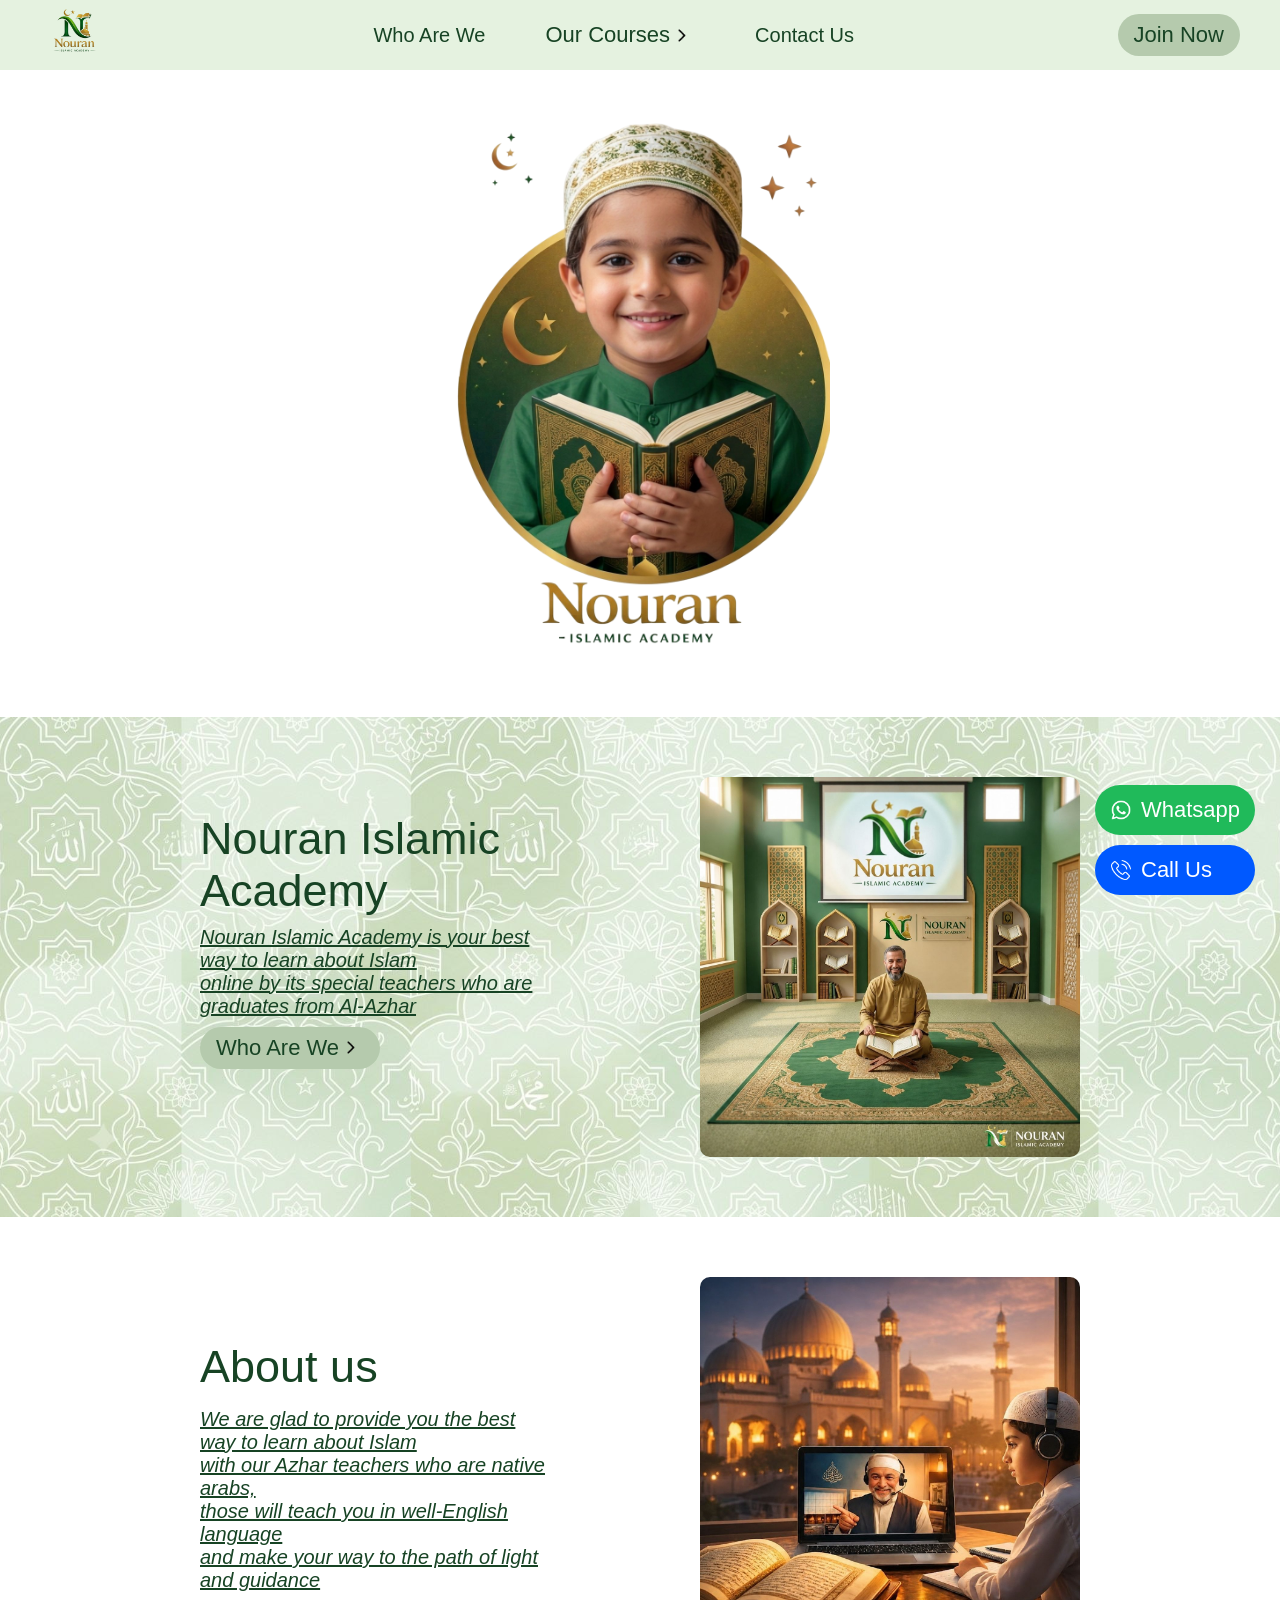
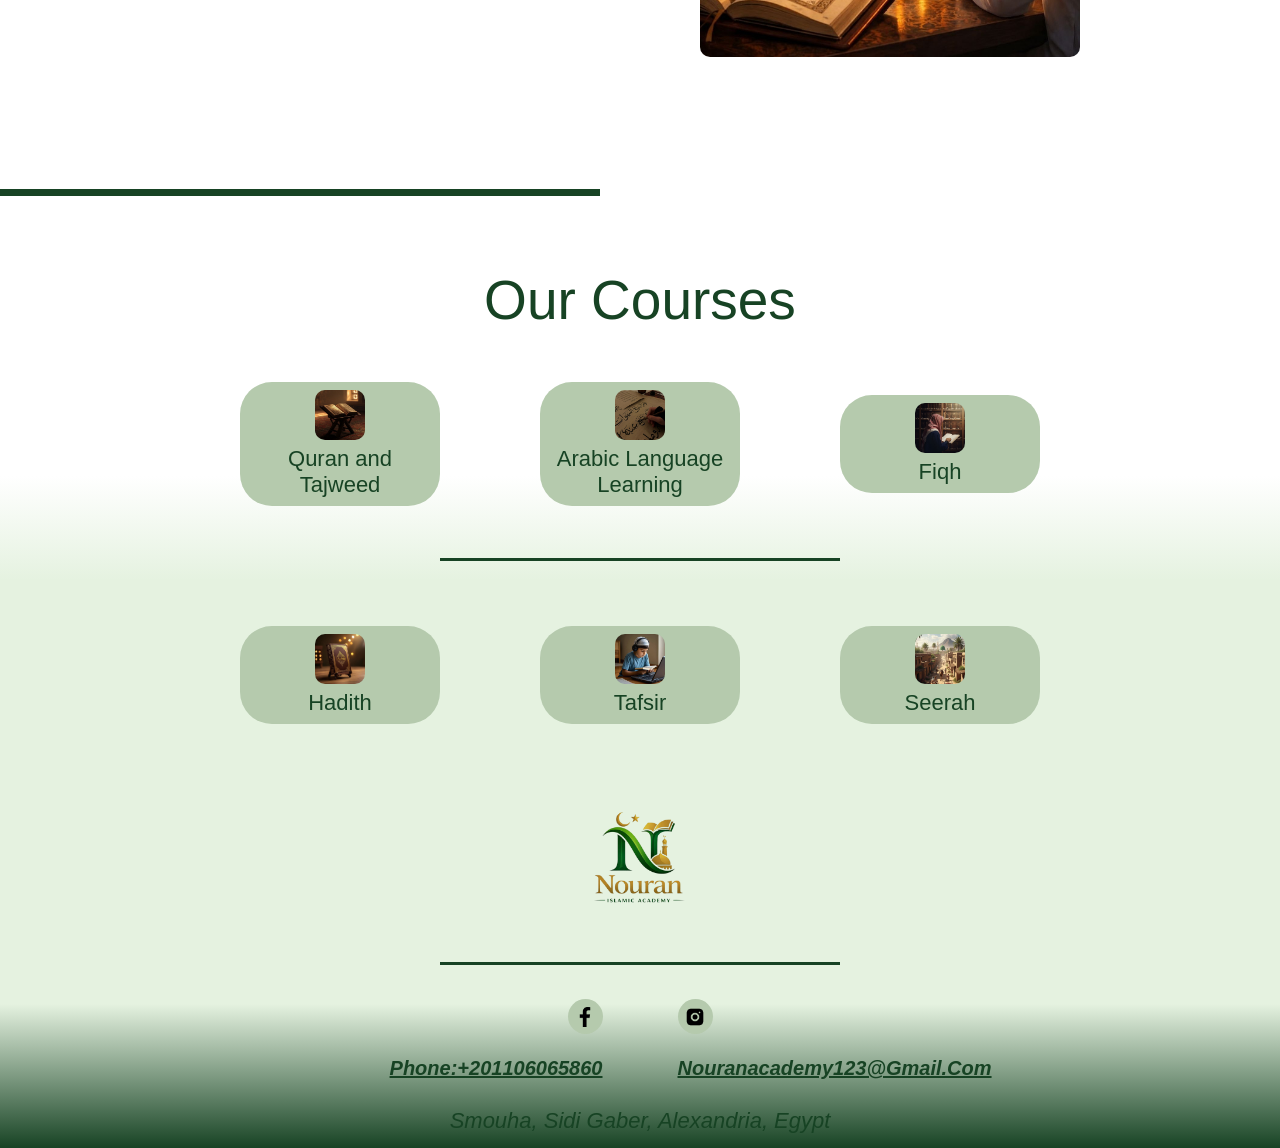
==== commit 756cba52: "Add mobile buttons for WhatsApp and Call Us Added mobile versions of WhatsApp and Call Us buttons." ====
--- a/index.html
+++ b/index.html
@@ -13,7 +13,7 @@
     <header>
         <div>
             <a href="./index.html">
-                <img src="./Front-END/src/logo.png" height="70" />
+                <img src="./Front-END/src/logo.png" height="70" id="logo" />
             </a>
             <ul>
                 <li><a href="./Front-END/Pages/whoarewe.html">Who Are We</a></li>
@@ -172,10 +172,18 @@
         Whatsapp
     </button>
 
+    <button onclick="window.open('https://wa.me/201106065860', '_blank')" class="FloatingButtonsMob" id="whatsapp">
+        <img src="./Front-END/Assets/whatsapp.png">
+    </button>
+
     <button onclick="window.location.href='tel:+201106065860';" class="FloatingButtons" id="callus">
         <img src="./Front-END/Assets/call.png">
         Call Us
     </button>
+
+    <button onclick="window.location.href='tel:+201106065860';" class="FloatingButtonsMob" id="callus">
+        <img src="./Front-END/Assets/call.png">
+    </button>
 </body>
 
 </html>
--- a/Front-END/Style.css
+++ b/Front-END/Style.css
@@ -45,7 +45,7 @@
     display: flex;
     align-items: center;
     list-style-type: none;
-    gap: 40px;
+    gap: 60px;
 }
 
 section {
@@ -67,7 +67,7 @@
 h1 {
     position: relative;
     font-family: Arial, sans-serif;
-    font-size: 35px;
+    font-size: 45px;
     font-weight: 200;
     color: #174324;
 
@@ -76,8 +76,8 @@
 p {
     position: relative;
     font-family: Arial, sans-serif;
-    font-size: 18px;
-    font-weight: 500;
+    font-size: 20px;
+    font-weight: 400;
     text-decoration-line: underline;
     font-style: italic;
     color: #174324;
@@ -85,16 +85,20 @@
 
 h2 {
     font-family: Arial, sans-serif;
-    font-size: 20px;
+    font-size: 22px;
     font-weight: 200;
     color: #174324;
 }
 
+button:hover>h2 {
+    color: white;
+}
+
 /* Media */
 
 .head-Img {
     position: relative;
-    width: 280px;
+    width: 380px;
     border-radius: 10px;
 }
 
@@ -113,7 +117,7 @@
 
     /* Text Font */
     font-family: Arial, sans-serif;
-    font-size: 1.2rem;
+    font-size: 22px;
     font-weight: 200;
     position: relative;
     transition: all 0.2s ease;
@@ -138,9 +142,48 @@
 }
 
 /* Classes */
-.navbar {
+/* .navbar {
     position: relative;
     width: 100%;
+} */
+
+.navdropdown {
+    position: relative;
+    display: grid;
+    grid-template-columns: 1fr auto;
+    align-items: center;
+    justify-items: center;
+    height: 70px;
+}
+
+.navdropdown img {
+    position: relative;
+    rotate: 180deg;
+}
+
+.navdropdown:hover>img {
+    rotate: 270deg;
+}
+
+.navdropdown ul {
+    position: fixed;
+    background-color: #E5F2E0;
+    display: none;
+    top: 60px;
+    max-width: 250px;
+    border-radius: 10px;
+    z-index: 101;
+}
+
+.navdropdown ul li {
+    height: auto;
+    padding: 0 10px;
+    margin: 15px 0;
+
+}
+
+.navdropdown:hover>ul {
+    display: block;
 }
 
 /* Section 1 */
@@ -148,11 +191,12 @@
 #Sec1 {
     background-image: url(./src/bg1.png);
     background-size: contain;
+    background-position-x: center;
     position: relative;
     min-height: 500px;
     display: grid;
-    grid-template-columns: auto 280px;
-    grid-template-rows: 200px 100px 200px;
+    grid-template-columns: auto 380px;
+    grid-template-rows: 200px 110px 190px;
     align-items: center;
     justify-items: center;
     column-gap: 150px;
@@ -180,6 +224,7 @@
     grid-row: 3;
     justify-self: start;
     align-self: self-start;
+    align-items: center;
 }
 
 #Sec1 button img {
@@ -198,9 +243,9 @@
 
 #Sec2 {
     position: relative;
-    min-height: 450px;
+    min-height: 500px;
     display: grid;
-    grid-template-columns: auto 280px;
+    grid-template-columns: auto 380px;
     column-gap: 150px;
     /* grid-template-rows: 1fr 1fr; */
     align-items: center;
@@ -227,249 +272,83 @@
 }
 
 #sectionCutter {
-    transform: translateX(390px);
-
+    justify-self: center;
 }
 
 /* Courses Section */
 
 #CoursesSec {
     position: relative;
+    display: grid;
     height: 520px;
     background-image: linear-gradient(to bottom, #ffffff 40%, #E5F2E0 60%);
-}
-
-#CoursesSec p {
-    position: relative;
-    font-size: 4rem;
-    text-align: center;
-    color: #174324;
-    font-style: italic;
-}
-
+    justify-items: center;
+    align-items: center;
+    grid-template-columns: 200px 200px 200px;
+    grid-template-rows: auto 1fr 7px 1fr;
+    column-gap: 100px;
+}
+
+#CoursesSec h1 {
+    font-size: 55px;
+    grid-row: 1;
+    grid-column: 1 / span 3;
+}
 
 /* Courses Buttons */
+
+.coursebuttons button {
+    width: 200px;
+}
 
 .coursebuttons img {
     transition: border-radius 0.15s ease, scale 0.2s ease;
     transition: border-radius 0.15s ease-out, scale 0.2s ease-out;
+    width: 50px;
+    /* height: 50px; */
+    border-radius: 10px;
 }
 
 #C1 {
-    position: absolute;
-    scale: 12%;
-    width: 50rem;
-    border-radius: 7rem;
-    transform: translateX(-350rem) translateY(-210rem);
-}
-
-#C1 h2 {
-    position: relative;
-    font-size: 7rem;
-    font-weight: 600;
-    text-align: center;
-    transform: translateY(-1.5rem);
-}
-
-#C1:hover>h2 {
-    color: #E5F2E0;
-}
-
-#C1 img {
-    position: relative;
-    max-width: 35rem;
-    max-height: 35rem;
-    border-radius: 7rem;
-    margin-top: 5rem;
-    margin-bottom: 5rem;
-    transform: translateX(-1.5rem);
-
-}
-
-#C1:hover>img {
-    border-radius: 50%;
-    scale: 115%;
-
+    display: table-column;
+    grid-row: 2;
+    grid-column: 1;
 }
 
 #C2 {
-    position: absolute;
-    scale: 12%;
-    width: 50rem;
-    border-radius: 7rem;
-    transform: translateX(-175rem) translateY(-242rem);
-}
-
-#C2 h2 {
-    position: relative;
-    font-size: 7rem;
-    font-weight: 600;
-    text-align: center;
-    transform: translateY(-1.5rem);
-}
-
-#C2:hover>h2 {
-    color: #E5F2E0;
-}
-
-#C2 img {
-    position: relative;
-    max-width: 35rem;
-    max-height: 35rem;
-    border-radius: 7rem;
-    margin-top: 5rem;
-    margin-bottom: 5rem;
-    transform: translateX(-1.5rem);
-}
-
-#C2:hover>img {
-    border-radius: 50%;
-    scale: 115%;
+    display: table-column;
+    grid-row: 2;
+    grid-column: 2;
 }
 
 #C3 {
-    position: absolute;
-    scale: 12%;
-    width: 50rem;
-    border-radius: 7rem;
-    transform: translateX(0rem) translateY(-182rem);
-}
-
-#C3 h2 {
-    position: relative;
-    font-size: 7rem;
-    font-weight: 600;
-    text-align: center;
-    transform: translateY(-1.5rem);
-}
-
-#C3:hover>h2 {
-    color: #E5F2E0;
-}
-
-#C3 img {
-    position: relative;
-    max-width: 35rem;
-    max-height: 35rem;
-    border-radius: 7rem;
-    margin-top: 5rem;
-    margin-bottom: 5rem;
-    transform: translateX(-1.5rem);
-}
-
-#C3:hover>img {
-    border-radius: 50%;
-    scale: 115%;
+    display: table-column;
+    grid-row: 2;
+    grid-column: 3;
 }
 
 #seperator {
     position: relative;
-    transform: translateX(440px) translateY(15rem);
+    grid-row: 3;
+    grid-column: 1 / span 3;
 }
 
 #C4 {
-    position: absolute;
-    scale: 12%;
-    width: 50rem;
-    border-radius: 7rem;
-    transform: translateX(-350rem) translateY(-30rem);
-}
-
-#C4 h2 {
-    position: relative;
-    font-size: 7rem;
-    font-weight: 600;
-    text-align: center;
-    transform: translateY(-1.5rem);
-}
-
-#C4:hover>h2 {
-    color: #E5F2E0;
-}
-
-#C4 img {
-    position: relative;
-    max-width: 35rem;
-    max-height: 35rem;
-    border-radius: 7rem;
-    margin-top: 5rem;
-    margin-bottom: 5rem;
-    transform: translateX(-1.5rem);
-}
-
-#C4:hover>img {
-    border-radius: 50%;
-    scale: 115%;
+    display: table-column;
+    grid-row: 4;
+    grid-column: 1;
 }
 
 #C5 {
-    position: absolute;
-    scale: 12%;
-    width: 50rem;
-    border-radius: 7rem;
-    transform: translateX(-175rem) translateY(-30rem);
-}
-
-#C5 h2 {
-    position: relative;
-    font-size: 7rem;
-    font-weight: 600;
-    text-align: center;
-    transform: translateY(-1.5rem);
-}
-
-#C5:hover>h2 {
-    color: #E5F2E0;
-}
-
-#C5 img {
-    position: relative;
-    max-width: 35rem;
-    max-height: 35rem;
-    border-radius: 7rem;
-    margin-top: 5rem;
-    margin-bottom: 5rem;
-    transform: translateX(-1.5rem);
-}
-
-#C5:hover>img {
-    border-radius: 50%;
-    scale: 115%;
+    display: table-column;
+    grid-row: 4;
+    grid-column: 2;
 }
 
 #C6 {
-    position: absolute;
-    scale: 12%;
-    width: 50rem;
-    border-radius: 7rem;
-    transform: translateX(0rem) translateY(-30rem);
-}
-
-#C6 h2 {
-    position: relative;
-    font-size: 7rem;
-    font-weight: 600;
-    text-align: center;
-    transform: translateY(-1.5rem);
-}
-
-#C6:hover>h2 {
-    color: #E5F2E0;
-}
-
-#C6 img {
-    position: relative;
-    max-width: 35rem;
-    max-height: 35rem;
-    border-radius: 7rem;
-    margin-top: 5rem;
-    margin-bottom: 5rem;
-    transform: translateX(-1.5rem);
-}
-
-#C6:hover>img {
-    border-radius: 50%;
-    scale: 115%;
+    display: table-column;
+    grid-row: 4;
+    grid-column: 3;
 }
 
 /* End Page */
@@ -477,56 +356,62 @@
 #pageEnd {
     position: relative;
     height: 360px;
-    background-image: linear-gradient(to bottom, #E5F2E0 50%, #174324 100%);
+    background-image: linear-gradient(to bottom, #E5F2E0 60%, #174324 100%);
+    display: grid;
+    justify-items: center;
+    align-items: center;
+    grid-template-columns: 1fr 1fr;
+    grid-template-rows: 1fr 1fr 1fr 1fr 1fr;
+    column-gap: 75px;
 }
 
 #pageEnd img {
     position: relative;
     width: 150px;
     height: 150px;
-    transform: translateX(520px) translateY(0rem);
-}
-
-#pageEnd a {
-    text-decoration: none;
-    color: #0c2212;
-    font-family: Arial, sans-serif;
-    font-size: 1.2rem;
-    font-weight: 500;
+    grid-row: 1;
+    grid-column: 1 / span 2;
+}
+
+#pageEnd button {
+    width: 35px;
+    height: 35px;
+    border-radius: 50%;
+    justify-content: center;
+    align-content: center;
 }
 
 #pageEnd h2 {
+    color: #174324;
     text-align: center;
     font-weight: 300;
     font-style: italic;
-    transform: translateY(-9rem);
-}
-
-#pageEnd button:hover {
-    background-color: #047500;
-    color: #ffffff;
+    grid-row: 5;
+    grid-column: 1 / span 2;
+}
+
+#pageEnd p {
+    font-style: italic;
+    font-weight: bold;
+    text-transform: capitalize;
 }
 
 #seperator2 {
     position: relative;
-    transform: translateX(440px) translateY(-5rem);
+    grid-row: 2;
+    grid-column: 1 / span 2;
 }
 
 #facebookbutton {
-    position: absolute;
-    background-color: #9eca8d;
-    width: 3rem;
-    height: 3rem;
-    border-radius: 50%;
-    transform: translateX(-5rem) translateY(-9rem);
-    scale: 70%;
+    grid-row: 3;
+    grid-column: 1;
+    justify-self: self-end;
 }
 
 #facebookbutton img {
     position: relative;
-    width: 1.5rem;
-    height: 1.5rem;
-    transform: translateX(-2.25rem) translateY(0.25rem);
+    width: 20px;
+    height: 20px;
 }
 
 #facebookbutton:hover>img {
@@ -534,56 +419,49 @@
 }
 
 #instagrambutton {
-    position: absolute;
-    background-color: #9eca8d;
-    width: 3rem;
-    height: 3rem;
-    border-radius: 50%;
-    transform: translateX(11rem) translateY(-9rem);
-    scale: 70%;
+    justify-self: self-start;
+    grid-row: 3;
+    grid-column: 2;
 }
 
 #instagrambutton img {
     position: relative;
-    width: 1.5rem;
-    height: 1.5rem;
-    transform: translateX(-2.25rem) translateY(0.25rem);
+    width: 20px;
+    height: 20px;
 }
 
 #instagrambutton:hover>img {
     filter: invert(100%);
 }
 
-#Phone p {
-    position: relative;
-    font-style: italic;
-    font-weight: bold;
-    width: 50px;
-    text-transform: capitalize;
-    transform: translateX(30rem) translateY(-12rem);
-    scale: 80%;
-}
-
-#Email p {
-    position: relative;
-    font-style: italic;
-    font-weight: bold;
-    width: 50px;
-    text-transform: capitalize;
-    transform: translateX(52rem) translateY(-13.7rem);
-    scale: 80%;
+#Phone {
+    grid-row: 4;
+    grid-column: 1;
+    justify-self: self-end;
+}
+
+
+#Email {
+    justify-self: self-start;
+    grid-row: 4;
+    grid-column: 2;
 }
 
 /* Floating Buttons */
+
+.FloatingButtonsMob {
+    display: none;
+}
 
 .FloatingButtons {
     /* Fixes the button relative to the viewport */
     position: fixed;
-
-
-    /* Size and shape */
-    width: 10rem;
-    height: 3rem;
+    width: 160px;
+    height: 50px;
+
+    justify-content: start;
+    align-items: center;
+    gap: 10px;
 
     /* Styling & Alignment */
 
@@ -601,52 +479,349 @@
     transform: translateY(-5px);
 }
 
+.FloatingButtons img {
+    width: 20px;
+    height: 20px;
+    filter: invert(100%);
+}
+
 #whatsapp {
     background-color: #20BA5A;
-    bottom: 2.5rem;
-    left: 1120px;
-    scale: 70%;
+    bottom: 65px;
+    right: 25px;
+
 }
 
 #whatsapp:hover {
     background-color: #1b994b;
 }
 
-#whatsapp img {
-    position: relative;
-    width: 2rem;
-    height: 2rem;
-    transform: translateX(-5rem);
-    filter: invert(100%);
-}
-
-#whatsapp p {
-    position: relative;
-    font-size: 3;
-    transform: translateY(-2rem) translateX(1rem);
-}
-
 #callus {
     background-color: rgb(0, 89, 255);
-    bottom: 0rem;
-    left: 1120px;
-    scale: 70%;
+    right: 25px;
+    bottom: 5px;
 }
 
 #callus:hover {
     background-color: rgb(1, 74, 211);
 }
 
-#callus img {
-    position: relative;
-    width: 2rem;
-    height: 2rem;
-    transform: translateX(-5rem);
-    filter: invert(100%);
-}
-
-#callus p {
-    position: relative;
-    font-size: 3;
-    transform: translateY(-2rem) translateX(1rem);
-}
+@media only screen and (max-width: 600px) and (min-width: 320px) {
+    html {
+        min-width: 320px;
+        max-width: 600px;
+    }
+
+    header {
+        width: 100%;
+        min-width: 320px;
+        height: 50px;
+    }
+
+    header div {
+        min-width: 320px;
+        max-width: 600px;
+        padding: 0px 20px;
+    }
+
+    header div ul {
+        display: none;
+    }
+
+    section {
+        width: 100%;
+        min-width: 320px;
+        padding: 50px 50px;
+    }
+
+    h1 {
+        font-size: 20px;
+        font-weight: 100;
+    }
+
+    p {
+        font-size: 10px;
+        font-weight: 200;
+        text-decoration: none;
+    }
+
+    h2 {
+        font-size: 11px;
+        font-weight: 100;
+    }
+
+    .head-Img {
+        width: 200px;
+        border-radius: 10px;
+    }
+
+    #logo {
+        height: 50px;
+    }
+
+    button {
+        /* Text Font */
+        font-size: 11px;
+        font-weight: 100;
+    }
+
+    a {
+        font-size: 10px;
+        font-weight: 100;
+    }
+
+    /* Section 1 */
+
+    #Sec1 {
+        min-height: 500px;
+        grid-template-columns: 200px;
+        grid-template-rows: 1fr 50px 50px 0.25fr;
+    }
+
+    #Sec1 img {
+        grid-column: 1;
+        grid-row: 1;
+    }
+
+    #Sec1 h1 {
+        grid-column: 1;
+        grid-row: 2;
+        align-self: self-end;
+        justify-self: start;
+    }
+
+    #Sec1 p {
+        grid-column: 1;
+        grid-row: 3;
+    }
+
+    #Sec1 button {
+        grid-column: 1;
+        grid-row: 4;
+    }
+
+    #Sec1 button img {
+        rotate: 180deg;
+    }
+
+
+    #Sec2 {
+        min-height: 500px;
+        grid-template-columns: 200px;
+        column-gap: 50px;
+        /* grid-template-rows: 1fr 1fr; */
+    }
+
+    #Sec2 img {
+        grid-column: 1;
+        grid-row: 3;
+    }
+
+    #Sec2 h1 {
+        grid-column: 1;
+        grid-row: 1;
+        align-self: self-end;
+        justify-self: start;
+    }
+
+    #Sec2 p {
+        grid-column: 1;
+        grid-row: 2;
+        padding-top: 0px;
+    }
+
+    #sectionCutter {
+        width: 200px;
+    }
+
+    /* Courses Section */
+
+    #CoursesSec {
+        min-height: 750px;
+        grid-template-columns: 300px;
+        grid-template-rows: auto 100px 100px 100px 100px 100px 100px;
+        row-gap: 10px;
+    }
+
+    #CoursesSec h1 {
+        font-size: 40px;
+        grid-row: 1;
+        grid-column: 1;
+    }
+
+    /* Courses Buttons */
+
+    .coursebuttons button {
+        width: 100px;
+    }
+
+    .coursebuttons img {
+        transition: border-radius 0.15s ease, scale 0.2s ease;
+        transition: border-radius 0.15s ease-out, scale 0.2s ease-out;
+        width: 50px;
+        /* height: 50px; */
+        border-radius: 10px;
+    }
+
+    #C1 {
+        display: table-column;
+        grid-row: 2;
+        grid-column: 1;
+    }
+
+    #C2 {
+        display: table-column;
+        grid-row: 3;
+        grid-column: 1;
+    }
+
+    #C3 {
+        display: table-column;
+        grid-row: 4;
+        grid-column: 1;
+    }
+
+    #seperator {
+        display: none;
+    }
+
+    #C4 {
+        display: table-column;
+        grid-row: 5;
+        grid-column: 1;
+    }
+
+    #C5 {
+        display: table-column;
+        grid-row: 6;
+        grid-column: 1;
+    }
+
+    #C6 {
+        display: table-column;
+        grid-row: 7;
+        grid-column: 1;
+    }
+
+    /* End Page */
+
+    #pageEnd {
+        min-height: 360px;
+        grid-template-columns: 130px 130px;
+        grid-template-rows: auto 7px 1fr 1fr 1fr 1fr;
+        column-gap: 20px;
+        padding: 10px 20px;
+    }
+
+    #pageEnd img {
+        position: relative;
+        width: 200px;
+        height: 200px;
+        grid-row: 1;
+        grid-column: 1 / span 2;
+    }
+
+    #pageEnd button {
+        width: 30px;
+        height: 30px;
+        justify-items: center;
+        align-items: center;
+    }
+
+    #pageEnd h2 {
+        font-weight: 200;
+        font-style: italic;
+        grid-row: 6;
+        grid-column: 1 / span 2;
+    }
+
+    #seperator2 {
+        position: relative;
+        grid-row: 2;
+        grid-column: 1 / span 2;
+        width: 200px;
+    }
+
+    #facebookbutton {
+        grid-row: 3;
+        grid-column: 1;
+        justify-self: self-end;
+    }
+
+    #facebookbutton img {
+        position: relative;
+        width: 20px;
+        height: 20px;
+    }
+
+    #instagrambutton {
+        justify-self: self-start;
+        grid-row: 3;
+        grid-column: 2;
+    }
+
+    #instagrambutton img {
+        position: relative;
+        width: 20px;
+        height: 20px;
+    }
+
+    #Phone {
+        grid-row: 4;
+        grid-column: 1 / span 2;
+        justify-self: center;
+    }
+
+
+    #Email {
+        justify-self: center;
+        grid-row: 5;
+        grid-column: 1 /span 2;
+    }
+
+    .FloatingButtons {
+        display: none;
+    }
+
+    .FloatingButtonsMob {
+        /* Fixes the button relative to the viewport */
+        display: flex;
+        position: fixed;
+        width: 30px;
+        height: 30px;
+
+        justify-content: center;
+        align-items: center;
+        gap: 10px;
+
+        /* Styling & Alignment */
+
+        color: #ffffff;
+        border: none;
+        cursor: pointer;
+
+        /* Keep on top of other content */
+        z-index: 1000;
+
+        transition: transform 0.2s ease;
+    }
+
+    .FloatingButtonsMob img {
+        width: 20px;
+        height: 20px;
+        filter: invert(100%);
+    }
+
+    #whatsapp {
+        background-color: #20BA5A;
+        bottom: 45px;
+        right: 15px;
+
+    }
+
+    #callus {
+        background-color: rgb(0, 89, 255);
+        right: 15px;
+        bottom: 10px;
+    }
+}
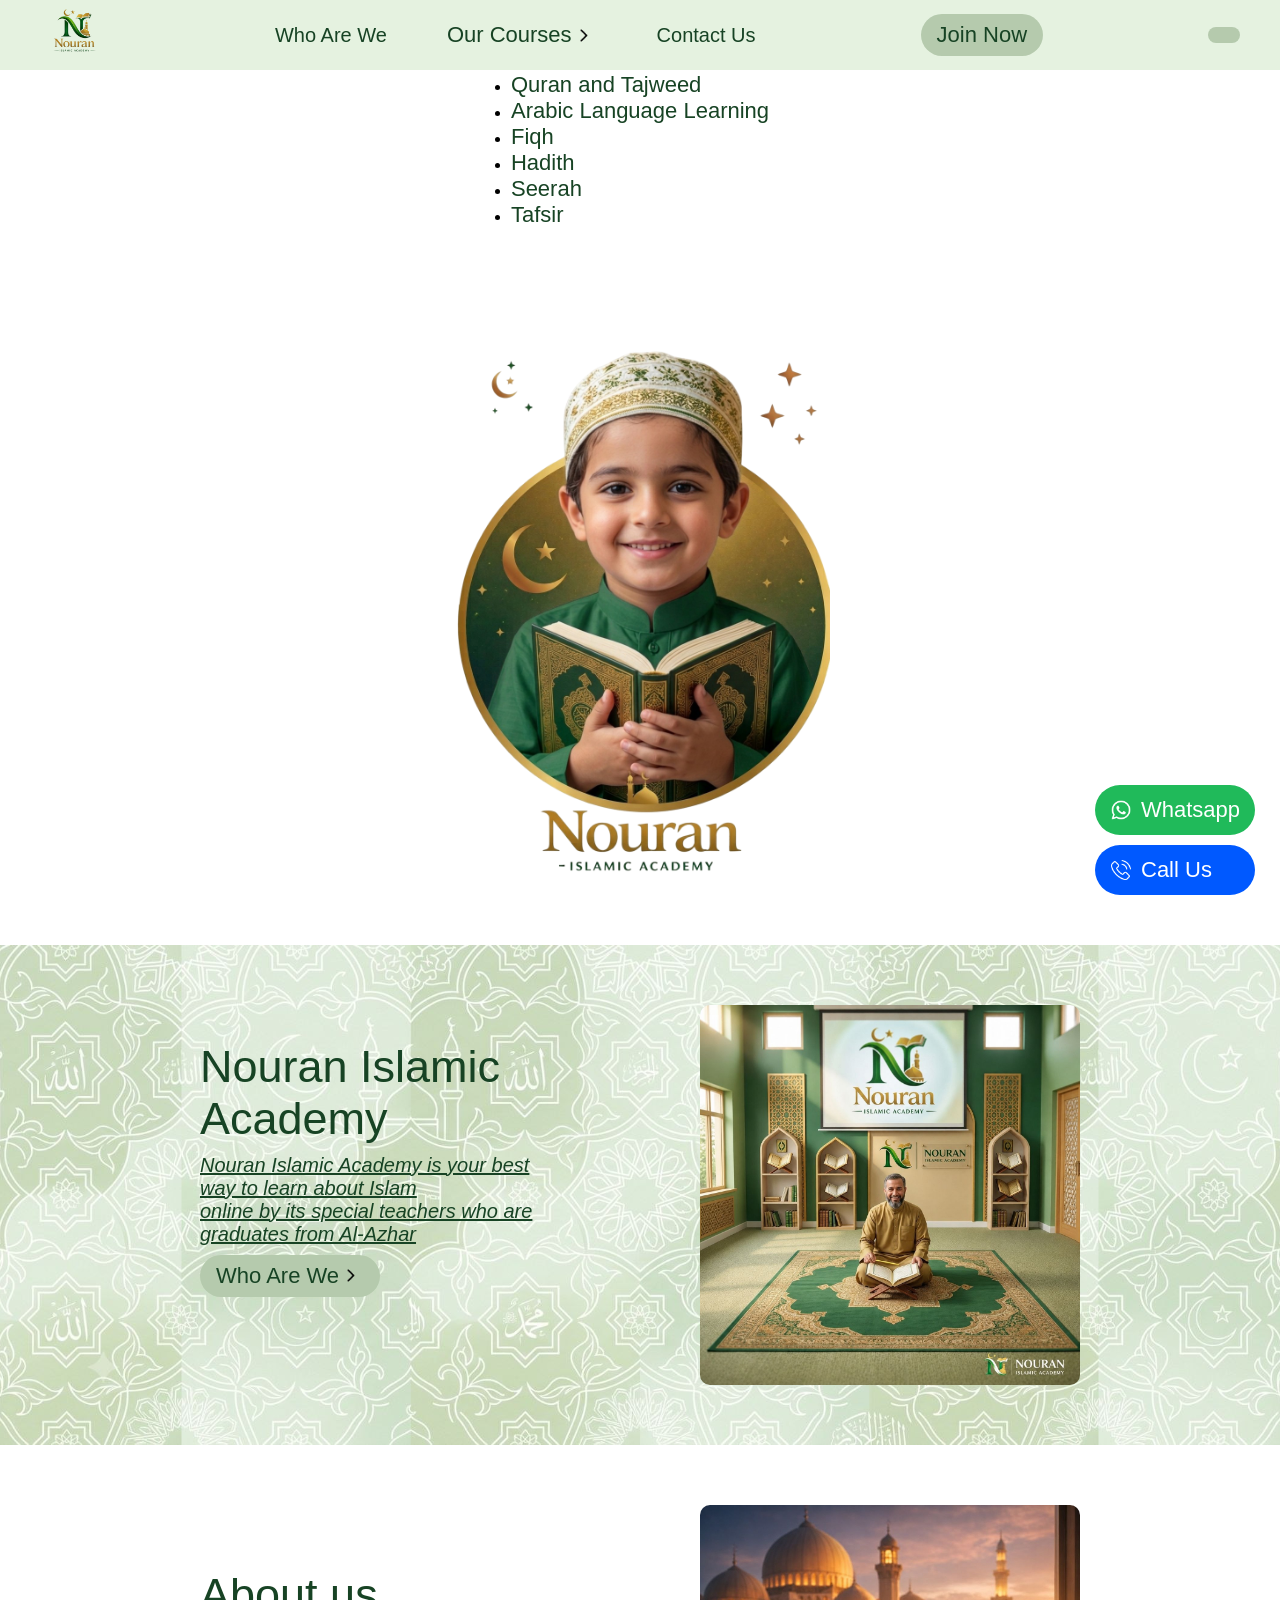
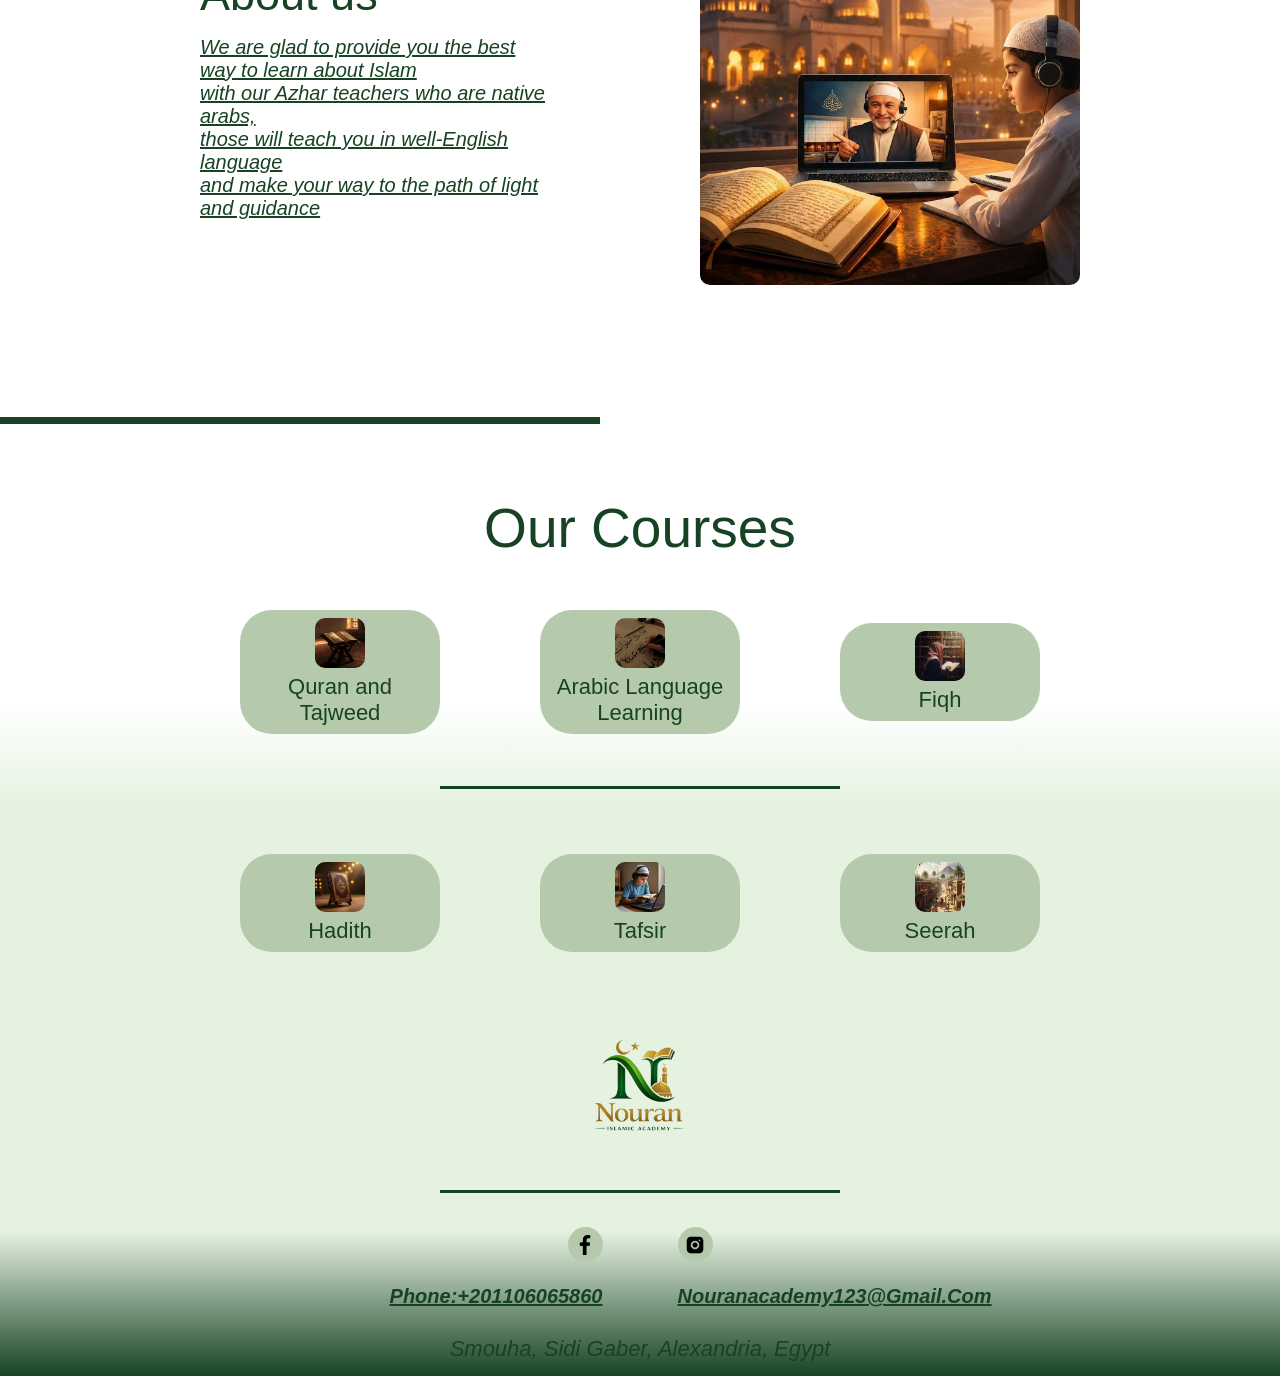
==== commit d4991f4c: "Add files via upload" ====
--- a/index.html
+++ b/index.html
@@ -1,189 +1,232 @@
-<!DOCTYPE html>
-<html>
-
-<head>
-    <meta charset="UTF-8">
-    <meta name="viewport" content="width=device-width, initial-scale=1.0, user-scalable=yes">
-    <link rel="stylesheet" href="./Front-END/Style.css">
-    <link rel="icon" type="image/png" href="./Front-END/src/logo0.png">
-    <title>Home Page</title>
-</head>
-
-<body>
-    <header>
-        <div>
-            <a href="./index.html">
-                <img src="./Front-END/src/logo.png" height="70" id="logo" />
-            </a>
-            <ul>
-                <li><a href="./Front-END/Pages/whoarewe.html">Who Are We</a></li>
-                <li class="navdropdown">
-                    <h2>
-                        Our Courses
-                    </h2>
-                    <img src="./Front-END/Assets/arrow-left-5-svgrepo-com.png" width="25" height="25" />
-                    <ul>
-                        <li><a href="./Front-END/Pages/QuranandTajweed.html">
-                                <h2>Quran and Tajweed</h2>
-                            </a></li>
-                        <li><a href="./Front-END/Pages/ArabicLanguage.html">
-                                <h2>Arabic Language Learning</h2>
-                            </a></li>
-                        <li><a href="./Front-END/Pages/Fiqh.html">
-                                <h2>Fiqh</h2>
-                            </a></li>
-                        <li><a href="./Front-END/Pages/Hadith.html">
-                                <h2>Hadith</h2>
-                            </a></li>
-                        <li><a href="./Front-END/Pages/Seerah.html">
-                                <h2>Seerah</h2>
-                            </a></li>
-                        <li><a href="./Front-END/Pages/Tafsir.html">
-                                <h2>Tafsir</h2>
-                            </a></li>
-                    </ul>
-                </li>
-
-                <li><a href="./Front-END/Pages/contactus.html">
-                        Contact Us
-                    </a>
-                </li>
-            </ul>
-            <button onclick="window.open('https://whatsform.com/clHUL5' , '_blank')">Join Now</button>
-        </div>
-    </header>
-    <br>
-    <br>
-    <br>
-    <br>
-    <br>
-    <br>
-    <div><img src="./Front-END/src/img1.png" class="head-Img" /></div>
-    <br>
-    <br>
-    <br>
-    <br>
-
-
-    <section id="Sec1">
-
-        <h1>
-            Nouran Islamic
-            <br> Academy
-        </h1>
-
-        <img src="./Front-END/src/img2.png" class="head-Img" />
-
-        <p>
-            Nouran Islamic Academy is your best way to learn about Islam
-            <br> online by its special teachers who are graduates from Al-Azhar
-        </p>
-
-        <button onclick="window.location.href='./Front-END/Pages/whoarewe.html'">Who Are We <img
-                src="./Front-END/Assets/arrow-left-5-svgrepo-com.png" width="25px" height="25px"></button>
-
-    </section>
-
-
-    <section id="Sec2">
-
-        <h1>About us</h1>
-
-        <p>We are glad to provide you the best way to learn about Islam
-            <br> with our Azhar teachers who are native arabs,
-            <br>those will teach you in well-English language
-            <br>and make your way to the path of light and guidance
-        </p>
-
-        <img src="./Front-END/src/img3.png" class="head-Img" />
-
-    </section>
-
-    <br>
-    <br>
-    <br>
-    <br>
-    <hr size="9px" width="600px" color="#174324" id="sectionCutter">
-    <br>
-    <br>
-    <br>
-    <br>
-
-    <section class="coursebuttons" id="CoursesSec">
-        <h1>Our Courses</h1>
-        <button onclick="window.location.href='./Front-END/Pages/QuranandTajweed.html'" id="C1">
-            <img src="./Front-END/src/img4.png">
-            <h2>Quran and Tajweed</h2>
-        </button>
-
-        <button onclick="window.location.href='./Front-END/Pages/ArabicLanguage.html'" id="C2">
-            <img src="./Front-END/src/img5.png">
-            <h2>Arabic Language Learning</h2>
-        </button>
-
-        <button onclick="window.location.href='./Front-END/Pages/Fiqh.html'" id="C3">
-            <img src="./Front-END/src/img6.png">
-            <h2>Fiqh</h2>
-        </button>
-        <hr size="5px" width="400px" color="#174324" id="seperator">
-        <button onclick="window.location.href='./Front-END/Pages/Hadith.html'" id="C4">
-            <img src="./Front-END/src/img7.png">
-            <h2>Hadith</h2>
-        </button>
-
-        <button onclick="window.location.href='./Front-END/Pages/Tafsir.html'" id="C5">
-            <img src="./Front-END/src/img8.png">
-            <h2>Tafsir</h2>
-        </button>
-
-
-        <button onclick="window.location.href='./Front-END/Pages/Seerah.html'" id="C6">
-            <img src="./Front-END/src/img9.png">
-            <h2>Seerah</h2>
-        </button>
-    </section>
-
-    <section id="pageEnd">
-        <img src="./Front-END/src/logo.png" />
-
-        <hr size="5px" width="400px" color="#174324" id="seperator2">
-
-        <button
-            onclick="window.open('https://www.facebook.com/NouranAcademy?mibextid=wwXIfr&rdid=LpoRojMI3hZF67Uo&share_url=https%3A%2F%2Fwww.facebook.com%2Fshare%2F1RnqcAWEex%2F%3Fmibextid%3DwwXIfr#', '_blank')"
-            id="facebookbutton">
-            <img src="./Front-END/Assets/facebook.png">
-        </button>
-
-        <button onclick="window.open('https://www.instagram.com/nouranacademy', '_blank')" id="instagrambutton">
-            <img src="./Front-END/Assets/instagram.png">
-        </button>
-
-        <a href="tel:+201106065860" id="Phone">
-            <p>Phone:+201106065860</p>
-        </a>
-        <a href="mailto:nouranacademy123@gmail.com" id="Email">
-            <p>nouranacademy123@gmail.com</p>
-        </a>
-        <h2>Smouha, Sidi Gaber, Alexandria, Egypt</h2>
-    </section>
-
-    <button onclick="window.open('https://wa.me/201106065860', '_blank')" class="FloatingButtons" id="whatsapp">
-        <img src="./Front-END/Assets/whatsapp.png">
-        Whatsapp
-    </button>
-
-    <button onclick="window.open('https://wa.me/201106065860', '_blank')" class="FloatingButtonsMob" id="whatsapp">
-        <img src="./Front-END/Assets/whatsapp.png">
-    </button>
-
-    <button onclick="window.location.href='tel:+201106065860';" class="FloatingButtons" id="callus">
-        <img src="./Front-END/Assets/call.png">
-        Call Us
-    </button>
-
-    <button onclick="window.location.href='tel:+201106065860';" class="FloatingButtonsMob" id="callus">
-        <img src="./Front-END/Assets/call.png">
-    </button>
-</body>
-
-</html>
+<!DOCTYPE html>
+<html>
+
+<head>
+    <meta charset="UTF-8">
+    <meta name="viewport" content="width=device-width, initial-scale=1.0, user-scalable=yes">
+    <link rel="stylesheet" href="./Front-END/Style.css">
+    <link rel="icon" type="image/png" href="./Front-END/src/logo0.png">
+    <title>Home Page</title>
+</head>
+
+<body>
+    <header>
+        <div>
+            <a href="./index.html">
+                <img src="./Front-END/src/logo.png" height="70" id="logo" />
+            </a>
+            <ul>
+                <li><a href="./Front-END/Pages/whoarewe.html">Who Are We</a></li>
+                <li class="navdropdown">
+                    <h2>
+                        Our Courses
+                    </h2>
+                    <img src="./Front-END/Assets/arrow-left-5-svgrepo-com.png" width="25" height="25" />
+                    <ul>
+                        <li><a href="./Front-END/Pages/QuranandTajweed.html">
+                                <h2>Quran and Tajweed</h2>
+                            </a></li>
+                        <li><a href="./Front-END/Pages/ArabicLanguage.html">
+                                <h2>Arabic Language Learning</h2>
+                            </a></li>
+                        <li><a href="./Front-END/Pages/Fiqh.html">
+                                <h2>Fiqh</h2>
+                            </a></li>
+                        <li><a href="./Front-END/Pages/Hadith.html">
+                                <h2>Hadith</h2>
+                            </a></li>
+                        <li><a href="./Front-END/Pages/Seerah.html">
+                                <h2>Seerah</h2>
+                            </a></li>
+                        <li><a href="./Front-END/Pages/Tafsir.html">
+                                <h2>Tafsir</h2>
+                            </a></li>
+                    </ul>
+                </li>
+
+                <li><a href="./Front-END/Pages/contactus.html">
+                        Contact Us
+                    </a>
+                </li>
+            </ul>
+            <button onclick="window.open('https://whatsform.com/clHUL5' , '_blank')">Join Now</button>
+            <button class="navmenu"></button>
+        </div>
+    </header>
+    <div class="navmenulist">
+        <ul>
+            <li>
+                <div><a href="./Front-END/Pages/whoarewe.html">Who Are We</a></div>
+            </li>
+            <li>
+                <div class="coursemenu">
+                    <h2>
+                        Our Courses
+                    </h2>
+                    <img src="./Front-END/Assets/arrow-left-5-svgrepo-com.png" width="25" height="25" />
+                </div>
+            </li>
+            <li>
+                <div><a href="./Front-END/Pages/contactus.html">Contact Us</a></div>
+            </li>
+        </ul>
+    </div>
+    <div class="coursemenulist">
+        <ul>
+            <li><a href="./Front-END/Pages/QuranandTajweed.html">
+                    <h2>Quran and Tajweed</h2>
+                </a></li>
+            <li><a href="./Front-END/Pages/ArabicLanguage.html">
+                    <h2>Arabic Language Learning</h2>
+                </a></li>
+            <li><a href="./Front-END/Pages/Fiqh.html">
+                    <h2>Fiqh</h2>
+                </a></li>
+            <li><a href="./Front-END/Pages/Hadith.html">
+                    <h2>Hadith</h2>
+                </a></li>
+            <li><a href="./Front-END/Pages/Seerah.html">
+                    <h2>Seerah</h2>
+                </a></li>
+            <li><a href="./Front-END/Pages/Tafsir.html">
+                    <h2>Tafsir</h2>
+                </a></li>
+        </ul>
+    </div>
+    <br>
+    <br>
+    <br>
+    <br>
+    <br>
+    <br>
+    <div><img src="./Front-END/src/img1.png" class="head-Img" /></div>
+    <br>
+    <br>
+    <br>
+    <br>
+
+
+    <section id="Sec1">
+
+        <h1>
+            Nouran Islamic
+            <br> Academy
+        </h1>
+
+        <img src="./Front-END/src/img2.png" class="head-Img" />
+
+        <p>
+            Nouran Islamic Academy is your best way to learn about Islam
+            <br> online by its special teachers who are graduates from Al-Azhar
+        </p>
+
+        <button onclick="window.location.href='./Front-END/Pages/whoarewe.html'">Who Are We <img
+                src="./Front-END/Assets/arrow-left-5-svgrepo-com.png" width="25px" height="25px"></button>
+
+    </section>
+
+
+    <section id="Sec2">
+
+        <h1>About us</h1>
+
+        <p>We are glad to provide you the best way to learn about Islam
+            <br> with our Azhar teachers who are native arabs,
+            <br>those will teach you in well-English language
+            <br>and make your way to the path of light and guidance
+        </p>
+
+        <img src="./Front-END/src/img3.png" class="head-Img" />
+
+    </section>
+
+    <br>
+    <br>
+    <br>
+    <br>
+    <hr size="9px" width="600px" color="#174324" id="sectionCutter">
+    <br>
+    <br>
+    <br>
+    <br>
+
+    <section class="coursebuttons" id="CoursesSec">
+        <h1>Our Courses</h1>
+        <button onclick="window.location.href='./Front-END/Pages/QuranandTajweed.html'" id="C1">
+            <img src="./Front-END/src/img4.png">
+            <h2>Quran and Tajweed</h2>
+        </button>
+
+        <button onclick="window.location.href='./Front-END/Pages/ArabicLanguage.html'" id="C2">
+            <img src="./Front-END/src/img5.png">
+            <h2>Arabic Language Learning</h2>
+        </button>
+
+        <button onclick="window.location.href='./Front-END/Pages/Fiqh.html'" id="C3">
+            <img src="./Front-END/src/img6.png">
+            <h2>Fiqh</h2>
+        </button>
+        <hr size="5px" width="400px" color="#174324" id="seperator">
+        <button onclick="window.location.href='./Front-END/Pages/Hadith.html'" id="C4">
+            <img src="./Front-END/src/img7.png">
+            <h2>Hadith</h2>
+        </button>
+
+        <button onclick="window.location.href='./Front-END/Pages/Tafsir.html'" id="C5">
+            <img src="./Front-END/src/img8.png">
+            <h2>Tafsir</h2>
+        </button>
+
+
+        <button onclick="window.location.href='./Front-END/Pages/Seerah.html'" id="C6">
+            <img src="./Front-END/src/img9.png">
+            <h2>Seerah</h2>
+        </button>
+    </section>
+
+    <section id="pageEnd">
+        <img src="./Front-END/src/logo.png" />
+
+        <hr size="5px" width="400px" color="#174324" id="seperator2">
+
+        <button
+            onclick="window.open('https://www.facebook.com/NouranAcademy?mibextid=wwXIfr&rdid=LpoRojMI3hZF67Uo&share_url=https%3A%2F%2Fwww.facebook.com%2Fshare%2F1RnqcAWEex%2F%3Fmibextid%3DwwXIfr#', '_blank')"
+            id="facebookbutton">
+            <img src="./Front-END/Assets/facebook.png">
+        </button>
+
+        <button onclick="window.open('https://www.instagram.com/nouranacademy', '_blank')" id="instagrambutton">
+            <img src="./Front-END/Assets/instagram.png">
+        </button>
+
+        <a href="tel:+201106065860" id="Phone">
+            <p>Phone:+201106065860</p>
+        </a>
+        <a href="mailto:nouranacademy123@gmail.com" id="Email">
+            <p>nouranacademy123@gmail.com</p>
+        </a>
+        <h2>Smouha, Sidi Gaber, Alexandria, Egypt</h2>
+    </section>
+
+    <button onclick="window.open('https://wa.me/201106065860', '_blank')" class="FloatingButtons" id="whatsapp">
+        <img src="./Front-END/Assets/whatsapp.png">
+        Whatsapp
+    </button>
+
+    <button onclick="window.open('https://wa.me/201106065860', '_blank')" class="FloatingButtonsMob" id="whatsapp">
+        <img src="./Front-END/Assets/whatsapp.png">
+    </button>
+
+    <button onclick="window.location.href='tel:+201106065860';" class="FloatingButtons" id="callus">
+        <img src="./Front-END/Assets/call.png">
+        Call Us
+    </button>
+
+    <button onclick="window.location.href='tel:+201106065860';" class="FloatingButtonsMob" id="callus">
+        <img src="./Front-END/Assets/call.png">
+    </button>
+
+    <script src="./index.js"></script>
+</body>
+
+</html>
--- a/Front-END/Style.css
+++ b/Front-END/Style.css
@@ -141,6 +141,10 @@
     color: #047500;
 }
 
+#navmenu {
+    display: none;
+}
+
 /* Classes */
 /* .navbar {
     position: relative;
@@ -528,6 +532,10 @@
         display: none;
     }
 
+    header div button {
+        display: none;
+    }
+
     section {
         width: 100%;
         min-width: 320px;
@@ -568,6 +576,96 @@
     a {
         font-size: 10px;
         font-weight: 100;
+    }
+
+    .navmenu {
+        display: block;
+        background-color: transparent;
+        background-image: url(./Assets/navmenu.png), url(./Assets/close.png), url(./Assets/back.png);
+        background-size: cover;
+        background-position: center, center left 50px, center left 50px;
+        background-repeat: no-repeat;
+        width: 50px;
+        height: 50px;
+    }
+
+    .navmenu:hover {
+        background-color: transparent;
+    }
+
+    .navmenulist {
+        position: fixed;
+        display: none;
+        background-color: #E5F2E0;
+        width: 100%;
+        height: 100vh;
+        z-index: 98;
+    }
+
+    .navmenulist ul {
+        width: 100%;
+        height: 100%;
+        padding: 50px 20px;
+        justify-items: center;
+        align-content: start;
+        list-style: none;
+    }
+
+    .navmenulist ul li {
+        width: 100%;
+        height: auto;
+        justify-items: start;
+        align-content: center;
+        margin: 30px 0;
+    }
+
+    .navmenulist ul li a,
+    .navmenulist ul li h2 {
+        font-size: 45px;
+    }
+
+    .coursemenu img {
+        height: 40px;
+        width: 40px;
+        rotate: 180deg;
+    }
+
+    .coursemenulist {
+        position: fixed;
+        display: none;
+        background-color: #E5F2E0;
+        width: 100%;
+        height: 100vh;
+        z-index: 99;
+    }
+
+    .coursemenulist ul {
+        width: 100%;
+        height: 100%;
+        padding: 50px 20px;
+        justify-items: center;
+        align-content: start;
+        list-style: none;
+    }
+
+    .coursemenulist ul li {
+        width: 100%;
+        height: auto;
+        justify-items: start;
+        align-content: center;
+        margin-top: 30px;
+        border-top: 2px solid #b5caad;
+        border-bottom: 2px solid #b5caad;
+    }
+
+    .coursemenulist ul li img {
+        height: 30px;
+        align-self: center;
+    }
+
+    .coursemenulist ul li a,
+    .coursemenulist ul li h2 {
+        font-size: 45px;
     }
 
     /* Section 1 */
@@ -824,4 +922,4 @@
         right: 15px;
         bottom: 10px;
     }
-}
+}
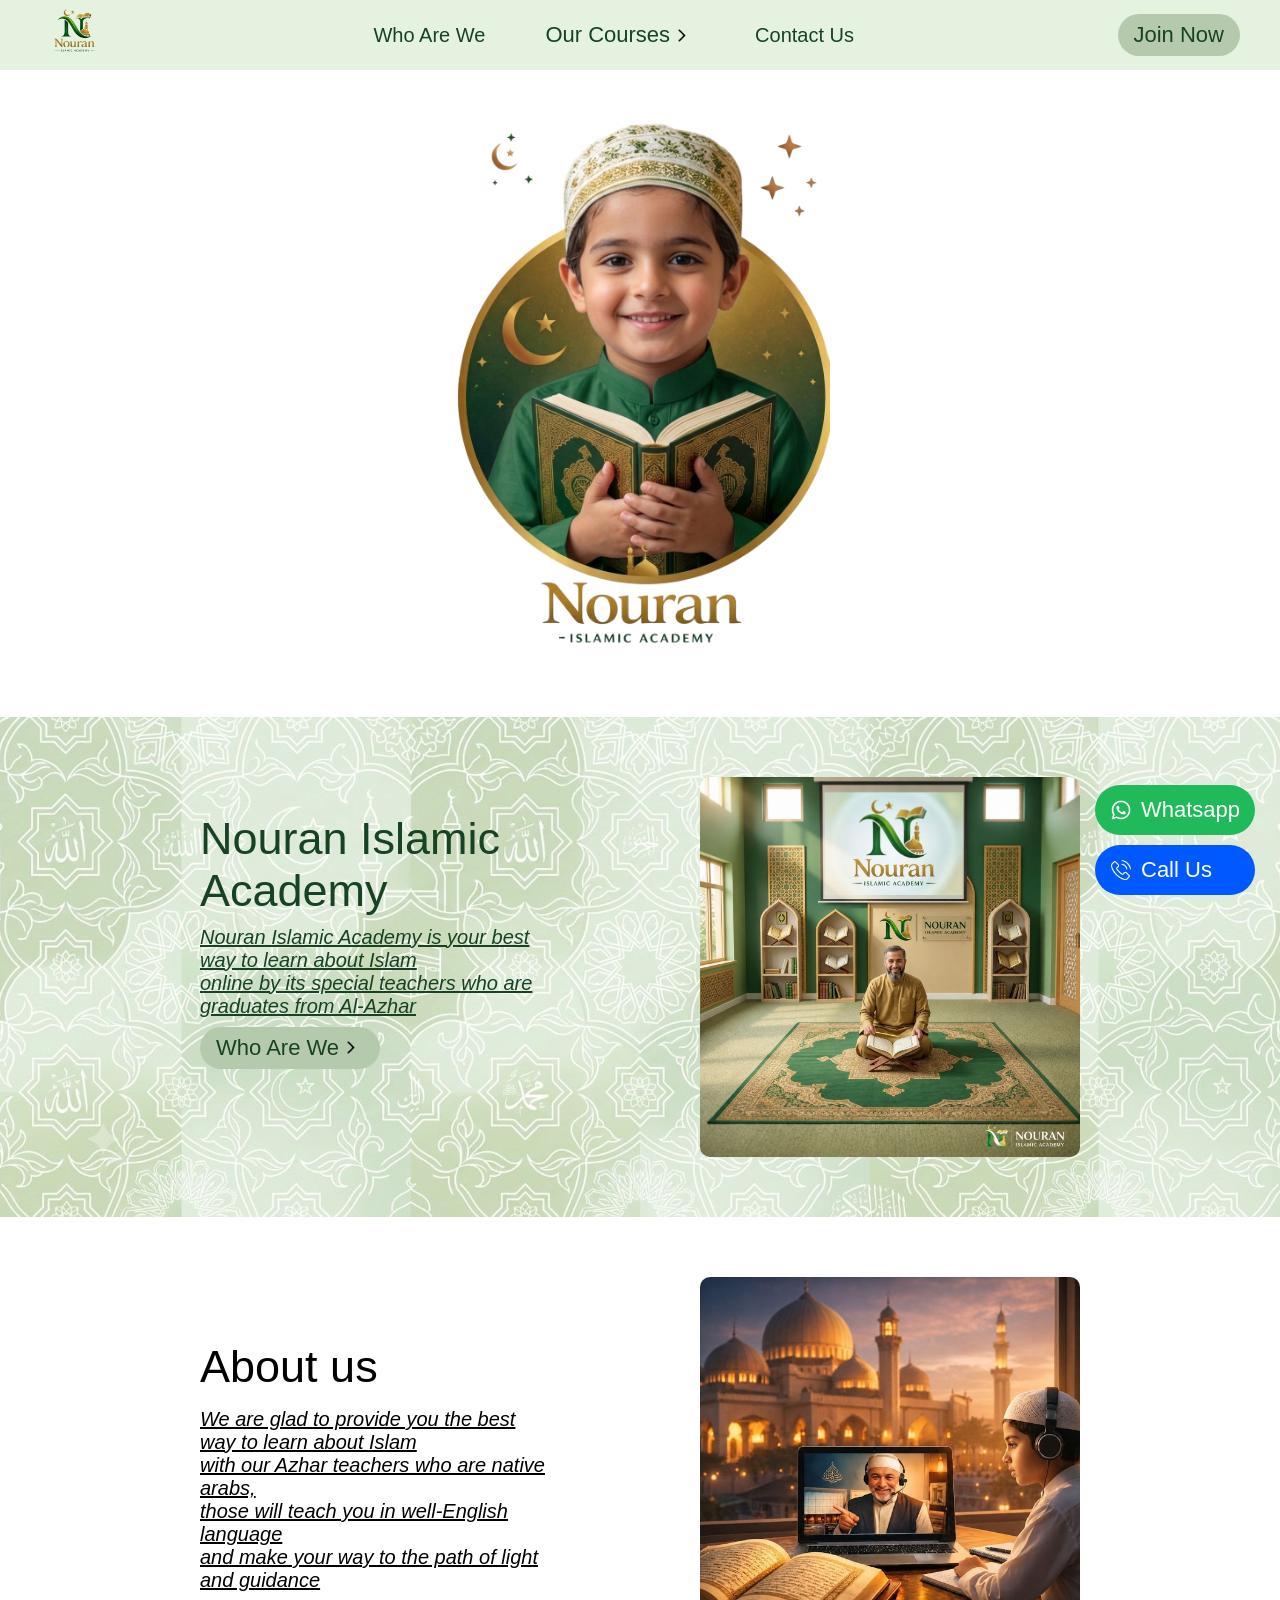
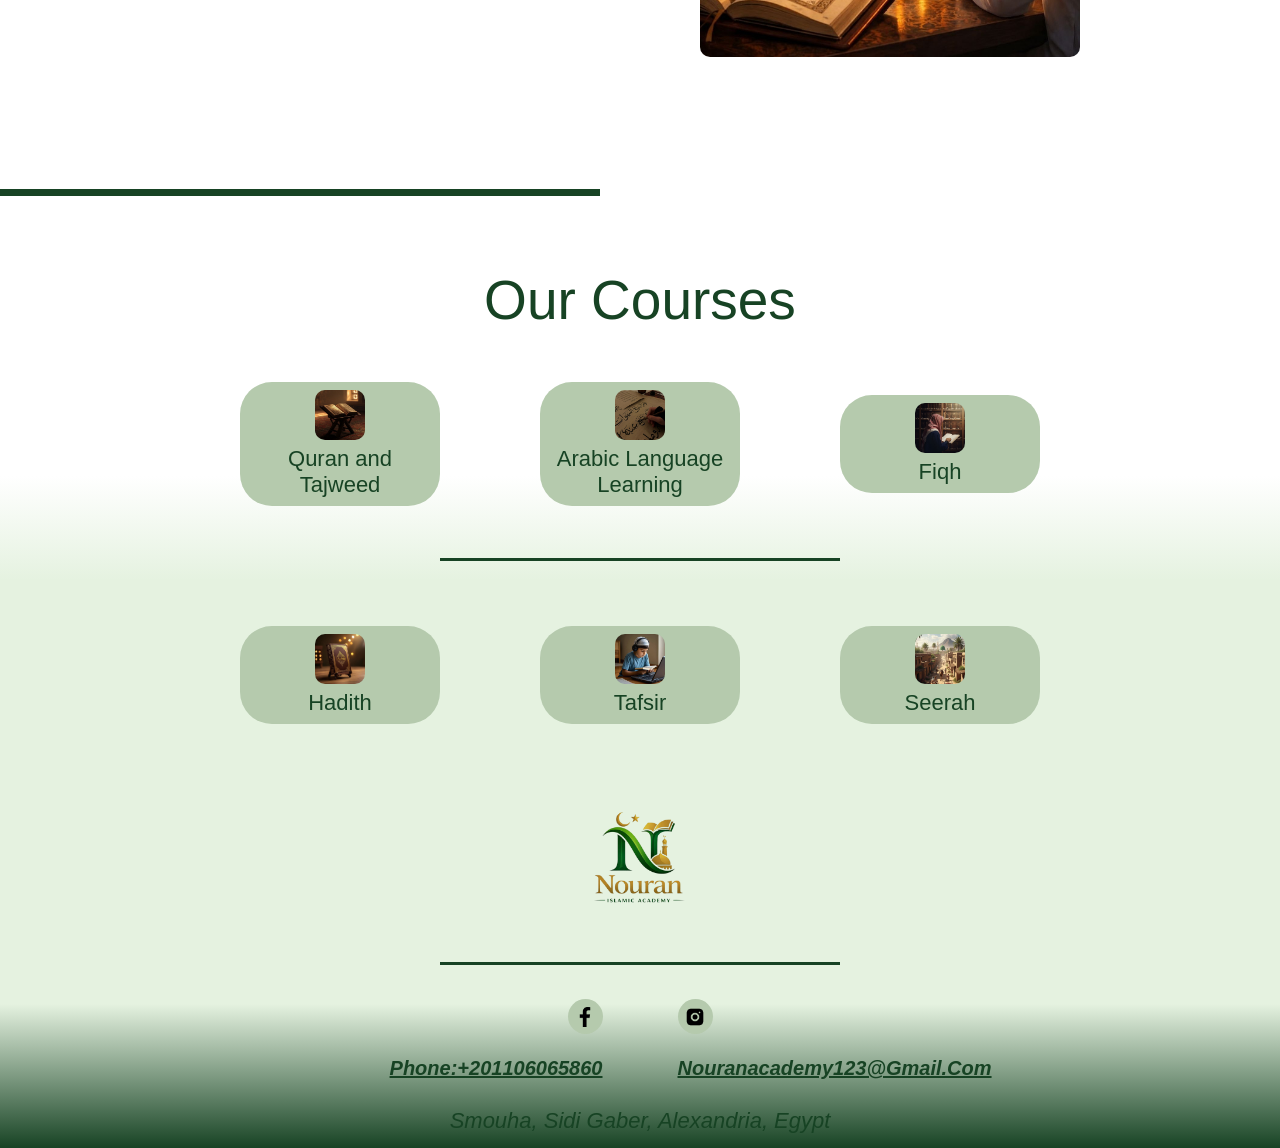
==== commit 922b17a9: "Add files via upload" ====
--- a/index.html
+++ b/index.html
@@ -56,7 +56,9 @@
     <div class="navmenulist">
         <ul>
             <li>
-                <div><a href="./Front-END/Pages/whoarewe.html">Who Are We</a></div>
+                <div><a href="./Front-END/Pages/whoarewe.html">
+                        <h2>Who Are We</h2>
+                    </a></div>
             </li>
             <li>
                 <div class="coursemenu">
@@ -67,9 +69,12 @@
                 </div>
             </li>
             <li>
-                <div><a href="./Front-END/Pages/contactus.html">Contact Us</a></div>
+                <div><a href="./Front-END/Pages/contactus.html">
+                        <h2>Contact Us</h2>
+                    </a></div>
             </li>
         </ul>
+        <button onclick="window.open('https://whatsform.com/clHUL5' , '_blank')">Join Now</button>
     </div>
     <div class="coursemenulist">
         <ul>
@@ -120,8 +125,9 @@
             <br> online by its special teachers who are graduates from Al-Azhar
         </p>
 
-        <button onclick="window.location.href='./Front-END/Pages/whoarewe.html'">Who Are We <img
-                src="./Front-END/Assets/arrow-left-5-svgrepo-com.png" width="25px" height="25px"></button>
+        <button onclick="window.location.href='./Front-END/Pages/whoarewe.html'">
+            <h2>Who Are We</h2><img src="./Front-END/Assets/arrow-left-5-svgrepo-com.png" width="25px" height="25px">
+        </button>
 
     </section>
 
--- a/Front-END/Style.css
+++ b/Front-END/Style.css
@@ -141,7 +141,9 @@
     color: #047500;
 }
 
-#navmenu {
+.navmenu,
+.navmenulist,
+.coursemenulist {
     display: none;
 }
 
@@ -266,6 +268,7 @@
     grid-row: 1;
     align-self: self-end;
     justify-self: start;
+    color: black;
 }
 
 #Sec2 p {
@@ -273,6 +276,7 @@
     grid-row: 2;
     align-self: self-start;
     padding-top: 15px;
+    color: black;
 }
 
 #sectionCutter {
@@ -511,6 +515,12 @@
 }
 
 @media only screen and (max-width: 600px) and (min-width: 320px) {
+
+    code,
+    pre {
+        font-weight: 500;
+    }
+
     html {
         min-width: 320px;
         max-width: 600px;
@@ -519,7 +529,7 @@
     header {
         width: 100%;
         min-width: 320px;
-        height: 50px;
+        height: 70px;
     }
 
     header div {
@@ -543,19 +553,19 @@
     }
 
     h1 {
+        font-size: 30px;
+        font-weight: bold;
+    }
+
+    p {
+        font-size: 18px;
+        font-weight: bold;
+        text-decoration: none;
+    }
+
+    h2 {
         font-size: 20px;
-        font-weight: 100;
-    }
-
-    p {
-        font-size: 10px;
-        font-weight: 200;
-        text-decoration: none;
-    }
-
-    h2 {
-        font-size: 11px;
-        font-weight: 100;
+        font-weight: 800;
     }
 
     .head-Img {
@@ -574,8 +584,8 @@
     }
 
     a {
-        font-size: 10px;
-        font-weight: 100;
+        font-size: 20px;
+        font-weight: 800;
     }
 
     .navmenu {
@@ -604,7 +614,7 @@
 
     .navmenulist ul {
         width: 100%;
-        height: 100%;
+        height: 50%;
         padding: 50px 20px;
         justify-items: center;
         align-content: start;
@@ -622,6 +632,17 @@
     .navmenulist ul li a,
     .navmenulist ul li h2 {
         font-size: 45px;
+        font-weight: 500;
+    }
+
+    .navmenulist button {
+        justify-self: center;
+        width: 170px;
+        height: 50px;
+        justify-content: center;
+        align-items: center;
+        font-size: 30px;
+        margin-top: 80%;
     }
 
     .coursemenu img {
@@ -666,6 +687,7 @@
     .coursemenulist ul li a,
     .coursemenulist ul li h2 {
         font-size: 45px;
+        font-weight: 500;
     }
 
     /* Section 1 */
@@ -673,7 +695,8 @@
     #Sec1 {
         min-height: 500px;
         grid-template-columns: 200px;
-        grid-template-rows: 1fr 50px 50px 0.25fr;
+        grid-template-rows: 1fr auto auto 0.25fr;
+        row-gap: 7px;
     }
 
     #Sec1 img {
@@ -706,8 +729,8 @@
     #Sec2 {
         min-height: 500px;
         grid-template-columns: 200px;
-        column-gap: 50px;
-        /* grid-template-rows: 1fr 1fr; */
+        row-gap: 7px;
+        grid-template-rows: auto auto 1fr;
     }
 
     #Sec2 img {
@@ -735,9 +758,9 @@
     /* Courses Section */
 
     #CoursesSec {
-        min-height: 750px;
+        height: 1000px;
         grid-template-columns: 300px;
-        grid-template-rows: auto 100px 100px 100px 100px 100px 100px;
+        grid-template-rows: auto auto auto auto auto auto auto;
         row-gap: 10px;
     }
 
@@ -750,13 +773,13 @@
     /* Courses Buttons */
 
     .coursebuttons button {
-        width: 100px;
+        width: 200px;
     }
 
     .coursebuttons img {
         transition: border-radius 0.15s ease, scale 0.2s ease;
         transition: border-radius 0.15s ease-out, scale 0.2s ease-out;
-        width: 50px;
+        width: 75px;
         /* height: 50px; */
         border-radius: 10px;
     }
@@ -804,10 +827,11 @@
     /* End Page */
 
     #pageEnd {
-        min-height: 360px;
+        min-height: 460px;
         grid-template-columns: 130px 130px;
         grid-template-rows: auto 7px 1fr 1fr 1fr 1fr;
         column-gap: 20px;
+        row-gap: 10px;
         padding: 10px 20px;
     }
 
@@ -827,7 +851,7 @@
     }
 
     #pageEnd h2 {
-        font-weight: 200;
+        font-weight: 800;
         font-style: italic;
         grid-row: 6;
         grid-column: 1 / span 2;
@@ -885,8 +909,8 @@
         /* Fixes the button relative to the viewport */
         display: flex;
         position: fixed;
-        width: 30px;
-        height: 30px;
+        width: 50px;
+        height: 50px;
 
         justify-content: center;
         align-items: center;
@@ -905,14 +929,14 @@
     }
 
     .FloatingButtonsMob img {
-        width: 20px;
-        height: 20px;
+        width: 30px;
+        height: 30px;
         filter: invert(100%);
     }
 
     #whatsapp {
         background-color: #20BA5A;
-        bottom: 45px;
+        bottom: 70px;
         right: 15px;
 
     }
